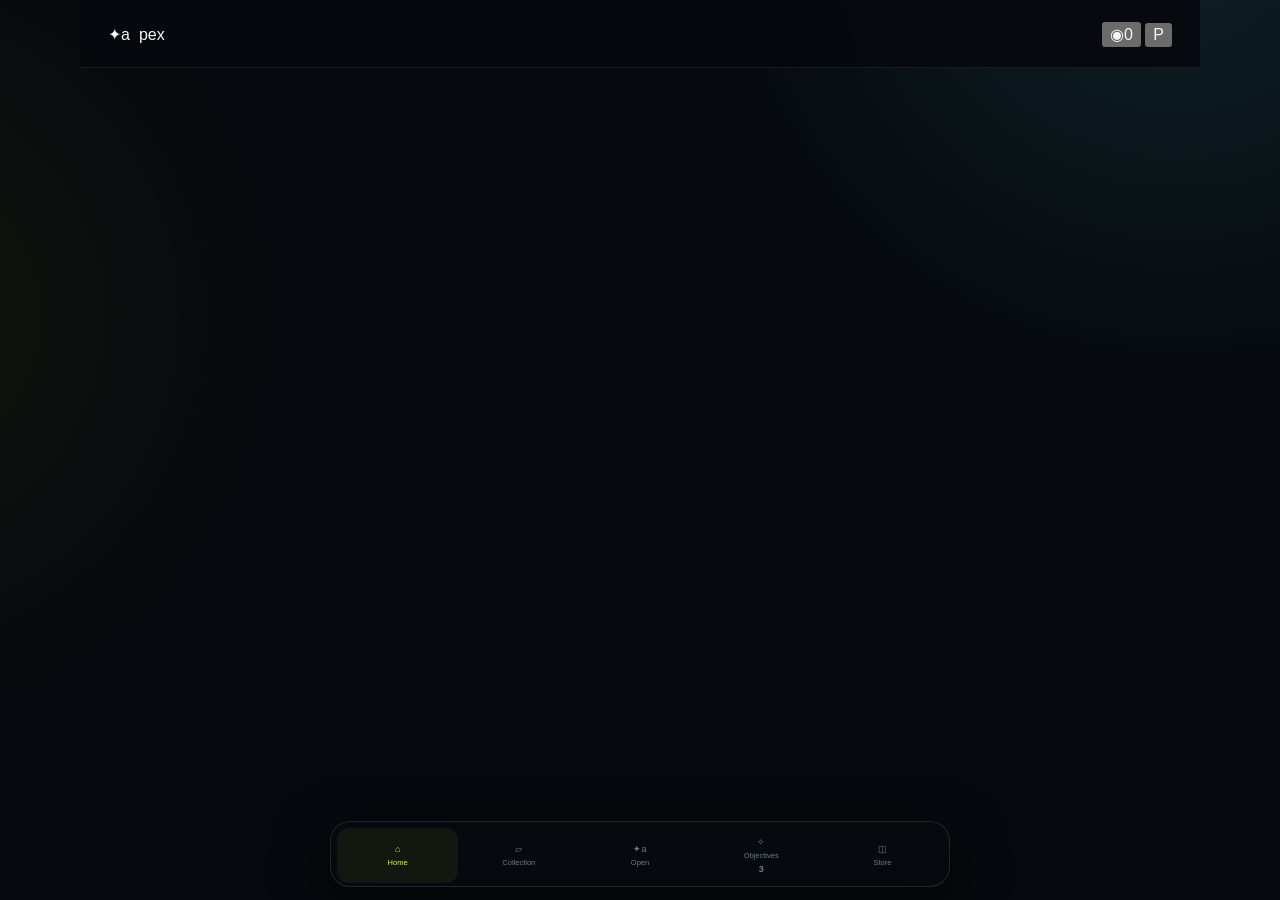
==== index.html @ 137c2ea0 "Deploy APEX v0.35 mobile build" ====
<!doctype html>
<html lang="en">
<head>
  <meta charset="utf-8" />
  <meta name="viewport" content="width=device-width,initial-scale=1,viewport-fit=cover" />
  <meta name="theme-color" content="#07090f" />
  <title>APEX v0.35</title>
  <link rel="stylesheet" href="styles.css" />
</head>
<body>
  <div class="app-shell">
    <header class="topbar">
      <button class="brand" data-route="home" aria-label="APEX home">
        <span class="brand-a"><span class="window-mark">✦</span>a</span><span>pex</span>
      </button>
      <div class="top-actions">
        <button class="coin-pill" id="coinPill" title="Coins"><span class="coin">◉</span><span id="coinBalance">0</span></button>
        <button class="profile-dot" data-route="profile" aria-label="Profile">P</button>
      </div>
    </header>

    <main id="app"></main>

    <nav class="bottom-nav" aria-label="Main navigation">
      <button data-route="home" class="nav-item active"><span>⌂</span><small>Home</small></button>
      <button data-route="collection" class="nav-item"><span>▱</span><small>Collection</small></button>
      <button data-route="open" class="nav-open"><span class="brand-a mini"><span class="window-mark">✦</span>a</span><small>Open</small></button>
      <button data-route="objectives" class="nav-item"><span>✧</span><small>Objectives</small><b class="badge" id="objBadge">3</b></button>
      <button data-route="store" class="nav-item"><span>◫</span><small>Store</small></button>
    </nav>
  </div>

  <template id="homeTemplate">
    <section class="page home-page">
      <div class="hero-wrap">
        <div class="hero-track" id="heroTrack">
          <article class="hero-slide hero-packs">
            <div class="hero-copy">
              <p class="eyebrow">APEX UCL DEBUT EDITION 26/27</p>
              <h1>Open packs.</h1>
              <p><strong id="heroPackCount">0 packs</strong> and <strong id="heroBoxCount">0 boxes</strong> waiting.</p>
              <button class="primary" data-route="open">Open now →</button>
            </div>
            <div class="pack-art stack-art"><div class="foil pack-1">apex</div><div class="foil pack-2">apex</div><div class="foil pack-3">apex</div></div>
          </article>
          <article class="hero-slide hero-set">
            <div class="hero-copy">
              <p class="eyebrow">CURRENT RELEASE</p>
              <h1>Debut Edition</h1>
              <p>Build the first APEX UCL collection and chase the Only Ones.</p>
              <button class="primary" data-route="collection">View collection →</button>
            </div>
            <img src="assets/base-card-concept.svg" alt="APEX base card concept" class="hero-card-img" />
          </article>
          <article class="hero-slide hero-store">
            <div class="hero-copy">
              <p class="eyebrow">SEALED PRODUCTS</p>
              <h1>Save for a Hobby Box.</h1>
              <p>8 packs. 2 Green+. 1 APEX+. 1 Red+.</p>
              <button class="primary" data-route="store">Go to store →</button>
            </div>
            <div class="hobby-box-art"><span>apex</span><small>DEBUT EDITION<br/>26/27</small><em>SEALED</em></div>
          </article>
        </div>
        <div class="hero-dots" id="heroDots"></div>
      </div>

      <section class="tile-grid">
        <button class="mode-tile tile-draft" data-route="draft">
          <div><span class="tile-kicker">PLAY</span><h2>Quick Draft</h2><p><b id="draftStars">0</b> Draft Stars</p></div>
          <span class="tile-art cards-mini"><i></i><i></i><i></i></span>
        </button>
        <button class="mode-tile tile-rush" data-route="rush">
          <div><span class="tile-kicker">10 PACKS</span><h2>Pack Rush</h2><p><b id="perfectRushes">0</b> 4★ Rushes</p></div>
          <span class="tile-art rush-bolt">↯</span>
        </button>
        <button class="mode-tile wide tile-collection" data-route="collection">
          <div><span class="tile-kicker">BINDER</span><h2>Collection</h2><p><b id="collectionOwned">0</b> owned · <b id="collectionPct">0%</b></p></div>
          <span class="tile-art binder-art">▱ ▱ ▱</span>
        </button>
        <button class="mode-tile tile-sbc" data-route="sbc">
          <div><span class="tile-kicker">BUILD</span><h2>SBCs</h2><p><b>2</b> ready to complete</p></div>
          <span class="tile-art sbc-shield">◇</span>
        </button>
        <button class="mode-tile tile-store" data-route="store">
          <div><span class="tile-kicker">SHOP</span><h2>Store</h2><p>Hobby Box · 4,500 ◉</p></div>
          <span class="tile-art cube">◫</span>
        </button>
        <button class="mode-tile tile-objectives" data-route="objectives">
          <div><span class="tile-kicker">PROGRESS</span><h2>Objectives</h2><p><b>3</b> rewards ready</p></div>
          <span class="tile-art target">◎</span>
        </button>
      </section>
    </section>
  </template>

  <template id="genericTemplate">
    <section class="page generic-page">
      <div class="page-title-row"><div><p class="eyebrow" id="genericEyebrow">APEX</p><h1 id="genericTitle">Screen</h1></div><button class="ghost" data-route="home">← Home</button></div>
      <div id="genericContent"></div>
    </section>
  </template>

  <script src="app.js"></script>
</body>
</html>
---- styles.css ----
:root {
  color-scheme: dark;
  --bg: #06090d;
  --panel: #0d1219;
  --panel-2: #131b24;
  --line: rgba(255,255,255,.11);
  --muted: #8d9aa8;
  --text: #f4f7f8;
  --lime: #c8ff31;
  --cyan: #4ee7ff;
  --gold: #ffd45c;
  --danger: #ff5f6d;
  --safe-bottom: env(safe-area-inset-bottom, 0px);
  font-family: Inter, ui-sans-serif, -apple-system, BlinkMacSystemFont, "Segoe UI", sans-serif;
}

* { box-sizing: border-box; }
html { background: var(--bg); }
body { margin: 0; min-width: 320px; min-height: 100dvh; color: var(--text); background:
  radial-gradient(circle at 92% -10%, rgba(78,231,255,.11), transparent 31rem),
  radial-gradient(circle at -10% 35%, rgba(200,255,49,.055), transparent 26rem), var(--bg); }
button { color: inherit; font: inherit; }
button, [role="button"] { -webkit-tap-highlight-color: transparent; }
button:focus-visible { outline: 2px solid var(--lime); outline-offset: 3px; }

.app-shell { width: min(100%, 1120px); margin: 0 auto; min-height: 100dvh; }
.topbar { position: sticky; top: 0; z-index: 20; height: 68px; padding: max(12px, env(safe-area-inset-top)) 16px 10px; display: flex; align-items: center; justify-content: space-between; background: rgba(6,9,13,.88); backdrop-filter: blur(18px); border-bottom: 1px solid rgba(255,255,255,.07); }
.brand { border: 0; background: transparent; display: flex; align-items: center; gap: 9px; padding: 0; cursor: pointer; }
.brand-mark { width: 34px; height: 34px; display: grid; place-items: center; color: #05070a; font-weight: 950; font-size: 22px; font-style: italic; background: var(--lime); clip-path: polygon(12% 0,100% 0,83% 100%,0 100%); }
.brand strong { display: block; font-size: 16px; line-height: .95; letter-spacing: .16em; font-style: italic; }
.brand small { display: block; margin-top: 4px; color: var(--muted); font-size: 8px; letter-spacing: .33em; }
.wallet { display: flex; align-items: center; gap: 7px; }
.wallet-item { min-height: 38px; padding: 0 10px; border: 1px solid var(--line); border-radius: 12px; display: flex; gap: 6px; align-items: center; background: rgba(255,255,255,.035); font-size: 13px; }
.coin-dot, .pack-dot { display: inline-block; width: 12px; height: 12px; border-radius: 50%; background: var(--gold); box-shadow: 0 0 10px rgba(255,212,92,.45); }
.pack-dot { border-radius: 2px; background: var(--cyan); transform: rotate(12deg); box-shadow: 0 0 10px rgba(78,231,255,.45); }
.icon-btn { width: 40px; height: 40px; border: 1px solid var(--line); border-radius: 12px; background: rgba(255,255,255,.04); display: grid; place-items: center; cursor: pointer; font-size: 26px; }
.icon-btn svg { width: 19px; fill: none; stroke: currentColor; stroke-width: 1.8; }

main { padding: 18px 14px calc(92px + var(--safe-bottom)); }
.page { animation: page-in .24s ease both; }
@keyframes page-in { from { opacity: 0; transform: translateY(5px); } }
.eyebrow { color: var(--lime); font-size: 10px; font-weight: 850; letter-spacing: .2em; }
h1, h2, h3, p { margin-top: 0; }
h1 { margin-bottom: 8px; font-size: clamp(28px, 7vw, 50px); line-height: .98; letter-spacing: -.045em; }
h2 { margin-bottom: 5px; font-size: 22px; letter-spacing: -.025em; }
h3 { margin-bottom: 5px; font-size: 15px; }
.muted { color: var(--muted); }
.section-head { display: flex; align-items: end; justify-content: space-between; gap: 16px; margin: 25px 2px 12px; }
.section-head p { margin: 0; font-size: 12px; color: var(--muted); }

.hero { position: relative; overflow: hidden; min-height: 248px; border: 1px solid rgba(200,255,49,.25); border-radius: 24px; padding: 22px; background: linear-gradient(125deg, rgba(25,34,44,.98), rgba(10,15,20,.98)); box-shadow: 0 22px 65px rgba(0,0,0,.3); }
.hero::before { content: ""; position: absolute; inset: 0; background: linear-gradient(112deg, transparent 48%, rgba(200,255,49,.07) 48%, rgba(200,255,49,.07) 55%, transparent 55%), radial-gradient(circle at 100% 0, rgba(78,231,255,.14), transparent 45%); pointer-events: none; }
.hero::after { content: "01"; position: absolute; right: -8px; bottom: -34px; color: rgba(255,255,255,.035); font-size: 180px; line-height: 1; font-weight: 950; letter-spacing: -.12em; }
.hero > * { position: relative; z-index: 1; }
.chapter-kicker { display: flex; gap: 8px; align-items: center; margin-bottom: 30px; }
.chapter-pill { border: 1px solid rgba(200,255,49,.35); border-radius: 999px; padding: 6px 9px; color: var(--lime); font-size: 9px; font-weight: 800; letter-spacing: .15em; }
.level-pill { color: var(--muted); font-size: 11px; }
.hero p { max-width: 500px; margin-bottom: 21px; color: #afbac4; font-size: 14px; line-height: 1.5; }
.progress-line { height: 5px; overflow: hidden; border-radius: 20px; background: rgba(255,255,255,.08); }
.progress-line > span { display: block; height: 100%; width: 0; border-radius: inherit; background: linear-gradient(90deg, var(--lime), var(--cyan)); box-shadow: 0 0 16px rgba(200,255,49,.35); transition: width .35s ease; }
.hero-actions { margin-top: 16px; display: flex; gap: 10px; align-items: center; }

.btn { min-height: 46px; border: 0; border-radius: 13px; padding: 0 17px; display: inline-flex; align-items: center; justify-content: center; gap: 8px; cursor: pointer; font-size: 13px; font-weight: 850; letter-spacing: .025em; background: var(--lime); color: #071008; box-shadow: 0 9px 22px rgba(142,193,21,.12); }
.btn:hover { filter: brightness(1.05); }
.btn:disabled { opacity: .37; cursor: default; filter: grayscale(.4); }
.btn-secondary { color: var(--text); background: rgba(255,255,255,.07); border: 1px solid var(--line); box-shadow: none; }
.btn-ghost { color: var(--text); background: transparent; border: 1px solid var(--line); box-shadow: none; }
.btn-danger { color: white; background: rgba(255,95,109,.16); border: 1px solid rgba(255,95,109,.36); box-shadow: none; }
.btn-full { width: 100%; }
.btn-small { min-height: 36px; padding: 0 12px; border-radius: 10px; font-size: 11px; }

.objective-list { display: grid; gap: 8px; }
.objective { min-height: 63px; display: grid; grid-template-columns: 32px 1fr auto; align-items: center; gap: 11px; padding: 10px 13px; border: 1px solid var(--line); border-radius: 15px; background: rgba(255,255,255,.025); }
.objective.done { border-color: rgba(200,255,49,.18); background: rgba(200,255,49,.035); }
.check { width: 28px; height: 28px; border: 1px solid var(--line); border-radius: 50%; display: grid; place-items: center; color: transparent; font-size: 14px; }
.done .check { color: #071008; border-color: var(--lime); background: var(--lime); }
.objective strong { display: block; font-size: 13px; }
.objective small { display: block; margin-top: 3px; color: var(--muted); font-size: 10px; }
.objective b { color: var(--muted); font-size: 11px; }
.done b { color: var(--lime); }

.chapter-rail { display: grid; grid-auto-flow: column; grid-auto-columns: minmax(186px, 1fr); gap: 9px; overflow-x: auto; padding: 2px 2px 9px; scroll-snap-type: x mandatory; scrollbar-width: none; }
.chapter-rail::-webkit-scrollbar { display: none; }
.chapter-node { position: relative; min-height: 112px; scroll-snap-align: start; padding: 14px; border: 1px solid var(--line); border-radius: 16px; background: var(--panel); text-align: left; }
.chapter-node.active { border-color: rgba(200,255,49,.42); background: linear-gradient(145deg, rgba(200,255,49,.1), var(--panel)); }
.chapter-node.locked { opacity: .45; }
.chapter-number { color: var(--muted); font-size: 10px; font-weight: 800; letter-spacing: .16em; }
.chapter-node h3 { margin-top: 22px; margin-bottom: 3px; font-size: 14px; }
.chapter-node p { margin: 0; color: var(--muted); font-size: 10px; }

.play-grid { display: grid; gap: 10px; }
.play-card { position: relative; overflow: hidden; min-height: 150px; padding: 18px; border: 1px solid var(--line); border-radius: 19px; background: var(--panel); cursor: pointer; text-align: left; }
.play-card::after { content: ""; position: absolute; width: 130px; height: 130px; right: -45px; bottom: -60px; transform: rotate(35deg); border: 17px solid rgba(255,255,255,.035); }
.play-card.accent { background: linear-gradient(135deg, rgba(78,231,255,.11), var(--panel) 55%); }
.play-card h3 { margin-top: 29px; font-size: 20px; }
.play-card p { margin: 0; color: var(--muted); font-size: 12px; }
.play-meta { display: inline-flex; color: var(--lime); font-size: 10px; font-weight: 850; letter-spacing: .12em; }

.page-intro { padding: 5px 2px 14px; }
.page-intro p { margin: 0; color: var(--muted); font-size: 13px; line-height: 1.5; }
.stat-strip { display: grid; grid-template-columns: repeat(3,1fr); gap: 8px; margin: 12px 0 16px; }
.stat { padding: 12px; border: 1px solid var(--line); border-radius: 14px; background: rgba(255,255,255,.025); }
.stat span { display: block; color: var(--muted); font-size: 9px; text-transform: uppercase; letter-spacing: .12em; }
.stat b { display: block; margin-top: 5px; font-size: 17px; }

.draft-stage { padding: 16px; border: 1px solid var(--line); border-radius: 20px; background: linear-gradient(165deg, rgba(78,231,255,.055), var(--panel)); }
.draft-toolbar { display: flex; align-items: center; justify-content: space-between; gap: 10px; margin-bottom: 15px; }
.round-dots { display: flex; gap: 5px; }
.round-dots span { width: 22px; height: 4px; border-radius: 10px; background: rgba(255,255,255,.1); }
.round-dots span.filled { background: var(--lime); }
.choice-grid { display: grid; grid-template-columns: repeat(3,1fr); gap: 7px; }
.draft-choice { position: relative; min-width: 0; padding: 0; border: 1px solid var(--line); border-radius: 15px; overflow: hidden; background: #111822; cursor: pointer; text-align: left; }
.draft-choice:hover { border-color: rgba(200,255,49,.5); }
.choice-art { height: 94px; padding: 10px; display: flex; align-items: end; background: linear-gradient(145deg, rgba(78,231,255,.18), transparent), linear-gradient(30deg, #172331, #0b1118); }
.choice-rating { font-size: 27px; font-weight: 950; letter-spacing: -.06em; }
.choice-role { margin-left: 6px; color: var(--cyan); font-size: 8px; font-weight: 900; letter-spacing: .13em; }
.new-tag { position: absolute; top: 7px; right: 7px; padding: 4px 6px; border-radius: 6px; color: #071008; background: var(--lime); font-size: 7px; font-weight: 950; letter-spacing: .12em; }
.choice-copy { padding: 10px; }
.choice-copy strong { display: block; min-height: 30px; font-size: 11px; line-height: 1.15; }
.choice-copy small { display: block; overflow: hidden; color: var(--muted); font-size: 8px; text-overflow: ellipsis; white-space: nowrap; }
.squad-row { display: grid; grid-template-columns: repeat(6, minmax(42px,1fr)); gap: 5px; margin: 15px 0; }
.squad-slot { aspect-ratio: .72; border: 1px dashed rgba(255,255,255,.14); border-radius: 9px; display: flex; align-items: end; padding: 6px; background: rgba(255,255,255,.018); color: var(--muted); font-size: 7px; overflow: hidden; }
.squad-slot.filled { border-style: solid; border-color: rgba(78,231,255,.22); color: white; background: linear-gradient(145deg, rgba(78,231,255,.13), rgba(255,255,255,.03)); }
.draft-empty { min-height: 340px; display: grid; place-items: center; text-align: center; padding: 30px 18px; border: 1px solid var(--line); border-radius: 22px; background: radial-gradient(circle at 50% 0, rgba(200,255,49,.1), transparent 55%), var(--panel); }
.draft-symbol { width: 92px; height: 118px; margin: 0 auto 24px; display: grid; place-items: center; border: 1px solid rgba(200,255,49,.32); border-radius: 13px; transform: rotate(5deg); color: var(--lime); background: linear-gradient(145deg, rgba(200,255,49,.11), rgba(255,255,255,.02)); font-size: 42px; font-weight: 950; font-style: italic; box-shadow: 13px 9px 0 rgba(78,231,255,.055); }
.draft-empty p { max-width: 360px; color: var(--muted); font-size: 13px; line-height: 1.5; }
.result-stars { margin: 15px 0; color: var(--gold); font-size: 35px; letter-spacing: 4px; text-shadow: 0 0 24px rgba(255,212,92,.25); }

.pack-room { min-height: 530px; padding: 22px 15px; border: 1px solid var(--line); border-radius: 23px; background: radial-gradient(circle at 50% 15%, rgba(78,231,255,.14), transparent 35%), linear-gradient(180deg, #111923, #090d12); text-align: center; }
.sealed-pack { width: min(208px, 58vw); aspect-ratio: .68; margin: 23px auto; padding: 12px; border-radius: 13px; background: linear-gradient(125deg, #e6eef1, #65727e 25%, #f7fbfc 45%, #46515c 70%, #dbe7eb); box-shadow: 0 28px 60px rgba(0,0,0,.48), 0 0 42px rgba(78,231,255,.08); transform: rotate(-2deg); }
.pack-inner { height: 100%; border: 2px solid rgba(4,8,12,.65); display: flex; flex-direction: column; align-items: center; justify-content: space-between; padding: 24px 10px; background: linear-gradient(155deg, rgba(6,9,13,.94), rgba(17,27,36,.88)); color: white; }
.pack-logo { font-size: 48px; font-weight: 950; font-style: italic; letter-spacing: -.08em; }
.pack-inner strong { font-size: 12px; letter-spacing: .18em; }
.pack-inner small { color: var(--lime); font-size: 8px; letter-spacing: .2em; }
.pack-room > p { color: var(--muted); font-size: 12px; }
.reveal-stage { min-height: 470px; display: flex; flex-direction: column; align-items: center; justify-content: center; }
.reveal-count { margin-bottom: 12px; color: var(--muted); font-size: 10px; letter-spacing: .13em; }
.pack-card { position: relative; width: min(236px, 70vw); aspect-ratio: .70; overflow: hidden; border: 2px solid var(--card-accent, #9ba6af); border-radius: 15px; padding: 14px; background: var(--card-bg, linear-gradient(145deg,#202a33,#0b1015)); box-shadow: 0 28px 55px rgba(0,0,0,.45), 0 0 30px var(--card-glow, transparent); text-align: left; animation: reveal .45s cubic-bezier(.2,.75,.2,1) both; }
@keyframes reveal { from { opacity: 0; transform: perspective(700px) rotateY(75deg) scale(.82); } }
.pack-card::before { content: ""; position: absolute; inset: 0; background: linear-gradient(115deg, transparent 25%, rgba(255,255,255,.16) 42%, transparent 58%); transform: translateX(-100%); animation: shine 1.2s .25s ease both; pointer-events: none; }
@keyframes shine { to { transform: translateX(115%); } }
.pack-card.r-base { --card-accent:#82909b; --card-bg:linear-gradient(150deg,#27323b,#0b1015 72%); }
.pack-card.r-green { --card-accent:#62ff98; --card-bg:linear-gradient(150deg,#17452e,#08130e 72%); --card-glow:rgba(98,255,152,.17); }
.pack-card.r-blue { --card-accent:#4ea7ff; --card-bg:linear-gradient(150deg,#113f70,#07111d 72%); --card-glow:rgba(78,167,255,.2); }
.pack-card.r-apex { --card-accent:#d0ff3b; --card-bg:linear-gradient(150deg,#35460c,#0e1306 72%); --card-glow:rgba(200,255,49,.24); }
.pack-card.r-red { --card-accent:#ff5d71; --card-bg:linear-gradient(150deg,#6d1725,#19070b 72%); --card-glow:rgba(255,93,113,.23); }
.pack-card.r-only-one { --card-accent:#ffd65d; --card-bg:linear-gradient(150deg,#705413,#171005 72%); --card-glow:rgba(255,214,93,.3); }
.pack-card.r-elevation { --card-accent:#c1b5ff; --card-bg:linear-gradient(150deg,#3e356a,#110d24 72%); --card-glow:rgba(193,181,255,.2); }
.pack-card.r-afterimage { --card-accent:#ff6de3; --card-bg:linear-gradient(150deg,#672257,#1a0816 72%); --card-glow:rgba(255,109,227,.22); }
.pack-card.r-breakthrough { --card-accent:#62f7e8; --card-bg:linear-gradient(150deg,#125650,#071917 72%); --card-glow:rgba(98,247,232,.22); }
.pack-card.r-the-apex { --card-accent:#fff; --card-bg:linear-gradient(150deg,#674c0c,#151009 50%,#32404c); --card-glow:rgba(255,220,120,.35); }
.card-top { display: flex; justify-content: space-between; align-items: start; }
.card-rating { font-size: 35px; font-weight: 950; letter-spacing: -.08em; }
.card-series { max-width: 94px; padding: 5px 7px; border: 1px solid currentColor; border-radius: 999px; font-size: 7px; font-weight: 900; letter-spacing: .1em; text-align: center; text-transform: uppercase; }
.card-graphic { height: 53%; display: grid; place-items: center; }
.apex-glyph { width: 90px; height: 90px; display: grid; place-items: center; border: 1px solid rgba(255,255,255,.18); transform: rotate(45deg); background: rgba(255,255,255,.035); }
.apex-glyph span { transform: rotate(-45deg); font-size: 47px; font-weight: 950; font-style: italic; opacity: .88; }
.card-name { padding-top: 11px; border-top: 1px solid rgba(255,255,255,.25); }
.card-name strong { display: block; font-size: 20px; line-height: .95; letter-spacing: -.035em; }
.card-name small { display: block; margin-top: 7px; color: rgba(255,255,255,.68); font-size: 8px; letter-spacing: .12em; text-transform: uppercase; }
.reveal-actions { margin-top: 18px; }

.binder-controls { display: flex; gap: 7px; margin-bottom: 15px; overflow-x: auto; scrollbar-width: none; }
.filter-btn { min-height: 36px; padding: 0 13px; flex: 0 0 auto; border: 1px solid var(--line); border-radius: 999px; color: var(--muted); background: transparent; font-size: 11px; font-weight: 750; cursor: pointer; }
.filter-btn.active { color: #071008; background: var(--lime); border-color: var(--lime); }
.binder-grid { display: grid; grid-template-columns: repeat(2,1fr); gap: 8px; }
.binder-card { position: relative; min-height: 174px; padding: 13px; overflow: hidden; border: 1px solid var(--line); border-radius: 16px; background: linear-gradient(145deg, #15202a, #0b1016); }
.binder-card.missing { display: grid; place-items: center; background: rgba(255,255,255,.018); border-style: dashed; color: #303941; }
.binder-card.missing b { font-size: 47px; }
.binder-no { color: var(--muted); font-size: 8px; letter-spacing: .14em; }
.binder-initial { margin: 19px 0 12px; color: rgba(255,255,255,.18); font-size: 52px; font-weight: 950; font-style: italic; line-height: .7; text-align: right; }
.binder-card h3 { margin: 0; font-size: 13px; }
.binder-card p { margin: 3px 0 9px; color: var(--muted); font-size: 8px; }
.variant-row { display: flex; flex-wrap: wrap; gap: 4px; }
.variant { min-width: 21px; height: 17px; padding: 0 4px; display: grid; place-items: center; border: 1px solid var(--line); border-radius: 5px; color: #48525c; font-size: 7px; font-weight: 850; }
.variant.owned { color: var(--text); border-color: rgba(200,255,49,.4); background: rgba(200,255,49,.09); }
.copy-count { position: absolute; top: 10px; right: 10px; min-width: 25px; height: 21px; display: grid; place-items: center; border-radius: 8px; background: rgba(255,255,255,.09); font-size: 8px; }

.path-list { display: grid; gap: 9px; }
.path-card { padding: 15px; border: 1px solid var(--line); border-radius: 17px; background: var(--panel); }
.path-top { display: flex; justify-content: space-between; gap: 16px; }
.path-card h3 { margin-top: 4px; }
.path-card p { margin: 3px 0 11px; color: var(--muted); font-size: 11px; line-height: 1.4; }
.reward-tag { flex: 0 0 auto; color: var(--gold); font-size: 9px; font-weight: 850; }
.path-footer { display: flex; justify-content: space-between; align-items: center; gap: 10px; }
.path-footer small { color: var(--muted); font-size: 10px; }
.trophy-grid { display: grid; grid-template-columns: repeat(2,1fr); gap: 8px; }
.trophy { min-height: 150px; padding: 14px; border: 1px solid rgba(255,212,92,.2); border-radius: 16px; background: radial-gradient(circle at 50% 25%, rgba(255,212,92,.13), transparent 48%), var(--panel); }
.trophy.locked { opacity: .35; filter: grayscale(1); }
.trophy-icon { font-size: 29px; }
.trophy h3 { margin-top: 28px; font-size: 13px; }
.trophy p { margin: 0; color: var(--muted); font-size: 9px; }
.empty-note { padding: 30px 18px; border: 1px dashed var(--line); border-radius: 17px; color: var(--muted); text-align: center; font-size: 12px; }

.bottom-nav { position: fixed; z-index: 30; left: 0; right: 0; bottom: 0; height: calc(70px + var(--safe-bottom)); padding: 7px max(8px, env(safe-area-inset-left)) var(--safe-bottom) max(8px, env(safe-area-inset-right)); display: grid; grid-template-columns: repeat(5,1fr); background: rgba(7,10,14,.95); backdrop-filter: blur(20px); border-top: 1px solid rgba(255,255,255,.09); }
.bottom-nav button { min-height: 55px; border: 0; border-radius: 12px; display: flex; flex-direction: column; align-items: center; justify-content: center; gap: 4px; color: #6f7b86; background: transparent; cursor: pointer; font-size: 9px; }
.bottom-nav svg { width: 20px; height: 20px; fill: none; stroke: currentColor; stroke-width: 1.8; }
.bottom-nav button.active { color: var(--lime); background: rgba(200,255,49,.06); }
.bottom-nav button[data-view="journey"] svg { fill: none; }

.sheet-dialog { width: min(92vw, 420px); padding: 21px; color: var(--text); border: 1px solid var(--line); border-radius: 22px; background: #111820; box-shadow: 0 30px 100px rgba(0,0,0,.75); }
.sheet-dialog::backdrop { background: rgba(0,0,0,.67); backdrop-filter: blur(5px); }
.sheet-dialog p { color: var(--muted); font-size: 13px; line-height: 1.5; }
.dialog-head { display: flex; justify-content: space-between; align-items: start; }
.toast { position: fixed; z-index: 70; left: 50%; bottom: calc(84px + var(--safe-bottom)); width: max-content; max-width: calc(100% - 32px); padding: 11px 15px; border: 1px solid rgba(200,255,49,.3); border-radius: 12px; color: var(--text); background: #172019; box-shadow: 0 16px 50px rgba(0,0,0,.5); font-size: 12px; font-weight: 700; opacity: 0; transform: translate(-50%, 12px); pointer-events: none; transition: .22s ease; }
.toast.show { opacity: 1; transform: translate(-50%, 0); }

@media (min-width: 720px) {
  main { padding: 28px 26px 110px; }
  .topbar { padding-inline: 28px; }
  .play-grid { grid-template-columns: 1fr 1fr; }
  .objective-list { grid-template-columns: 1fr 1fr 1fr; }
  .choice-grid { gap: 13px; }
  .choice-art { height: 145px; }
  .choice-copy strong { font-size: 15px; }
  .binder-grid { grid-template-columns: repeat(4,1fr); }
  .path-list { grid-template-columns: 1fr 1fr; }
  .trophy-grid { grid-template-columns: repeat(5,1fr); }
  .bottom-nav { left: 50%; right: auto; width: min(620px, 92vw); height: 66px; bottom: 13px; padding: 6px; transform: translateX(-50%); border: 1px solid var(--line); border-radius: 20px; box-shadow: 0 18px 55px rgba(0,0,0,.5); }
}

@media (prefers-reduced-motion: reduce) {
  *, *::before, *::after { scroll-behavior: auto !important; animation-duration: .01ms !important; transition-duration: .01ms !important; }
}
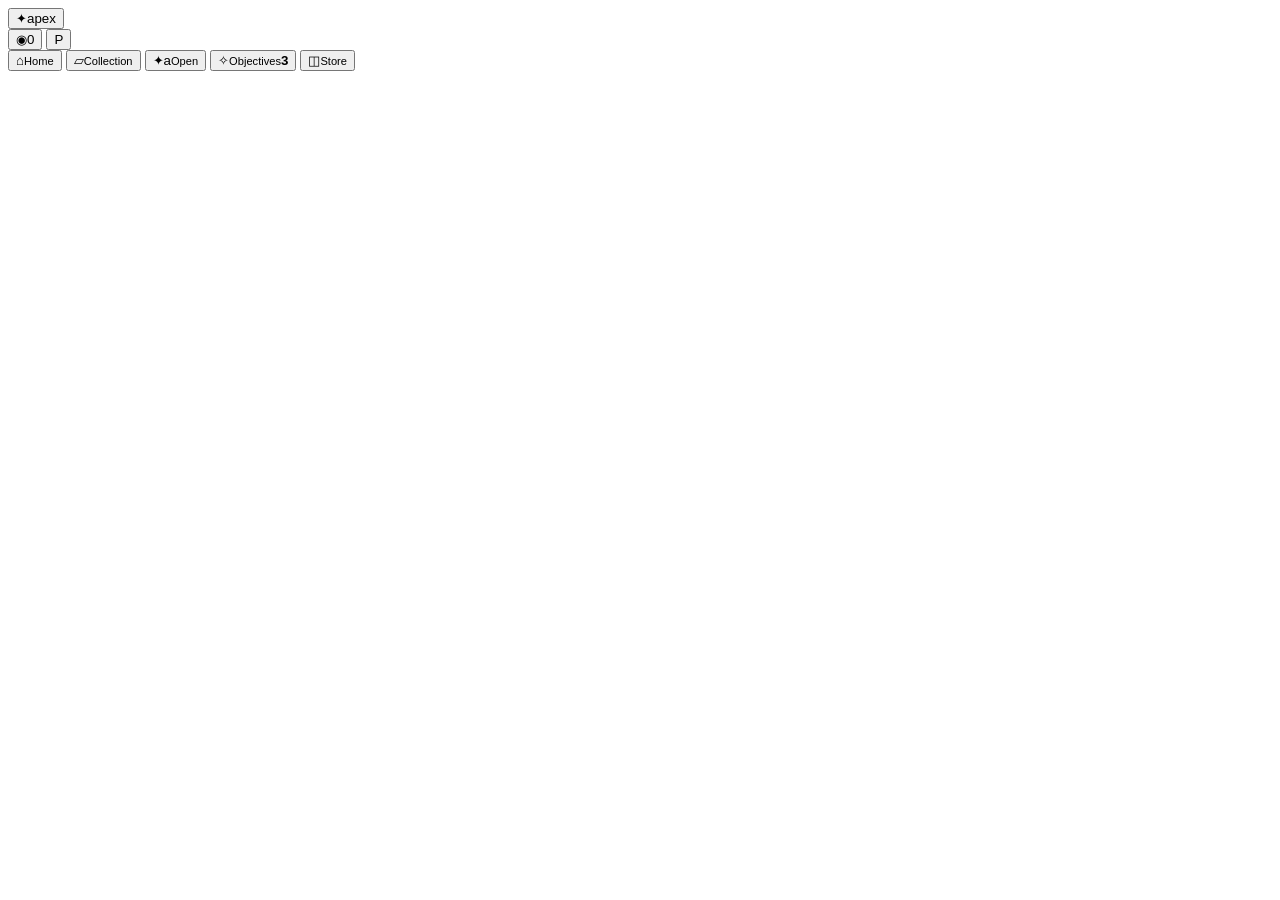
==== commit a723c4ba: "Prepare APEX v0.35 for GitHub Pages" ====
--- a/index.html
+++ b/index.html
@@ -5,7 +5,6 @@
   <meta name="viewport" content="width=device-width,initial-scale=1,viewport-fit=cover" />
   <meta name="theme-color" content="#07090f" />
   <title>APEX v0.35</title>
-  <link rel="stylesheet" href="styles.css" />
 </head>
 <body>
   <div class="app-shell">
@@ -18,9 +17,7 @@
         <button class="profile-dot" data-route="profile" aria-label="Profile">P</button>
       </div>
     </header>
-
     <main id="app"></main>
-
     <nav class="bottom-nav" aria-label="Main navigation">
       <button data-route="home" class="nav-item active"><span>⌂</span><small>Home</small></button>
       <button data-route="collection" class="nav-item"><span>▱</span><small>Collection</small></button>
@@ -29,78 +26,24 @@
       <button data-route="store" class="nav-item"><span>◫</span><small>Store</small></button>
     </nav>
   </div>
-
   <template id="homeTemplate">
     <section class="page home-page">
-      <div class="hero-wrap">
-        <div class="hero-track" id="heroTrack">
-          <article class="hero-slide hero-packs">
-            <div class="hero-copy">
-              <p class="eyebrow">APEX UCL DEBUT EDITION 26/27</p>
-              <h1>Open packs.</h1>
-              <p><strong id="heroPackCount">0 packs</strong> and <strong id="heroBoxCount">0 boxes</strong> waiting.</p>
-              <button class="primary" data-route="open">Open now →</button>
-            </div>
-            <div class="pack-art stack-art"><div class="foil pack-1">apex</div><div class="foil pack-2">apex</div><div class="foil pack-3">apex</div></div>
-          </article>
-          <article class="hero-slide hero-set">
-            <div class="hero-copy">
-              <p class="eyebrow">CURRENT RELEASE</p>
-              <h1>Debut Edition</h1>
-              <p>Build the first APEX UCL collection and chase the Only Ones.</p>
-              <button class="primary" data-route="collection">View collection →</button>
-            </div>
-            <img src="assets/base-card-concept.svg" alt="APEX base card concept" class="hero-card-img" />
-          </article>
-          <article class="hero-slide hero-store">
-            <div class="hero-copy">
-              <p class="eyebrow">SEALED PRODUCTS</p>
-              <h1>Save for a Hobby Box.</h1>
-              <p>8 packs. 2 Green+. 1 APEX+. 1 Red+.</p>
-              <button class="primary" data-route="store">Go to store →</button>
-            </div>
-            <div class="hobby-box-art"><span>apex</span><small>DEBUT EDITION<br/>26/27</small><em>SEALED</em></div>
-          </article>
-        </div>
-        <div class="hero-dots" id="heroDots"></div>
-      </div>
-
+      <div class="hero-wrap"><div class="hero-track" id="heroTrack">
+        <article class="hero-slide hero-packs"><div class="hero-copy"><p class="eyebrow">APEX UCL DEBUT EDITION 26/27</p><h1>Open packs.</h1><p><strong id="heroPackCount">0 packs</strong> and <strong id="heroBoxCount">0 boxes</strong> waiting.</p><button class="primary" data-route="open">Open now →</button></div><div class="pack-art stack-art"><div class="foil pack-1">apex</div><div class="foil pack-2">apex</div><div class="foil pack-3">apex</div></div></article>
+        <article class="hero-slide hero-set"><div class="hero-copy"><p class="eyebrow">CURRENT RELEASE</p><h1>Debut Edition</h1><p>Build the first APEX UCL collection and chase the Only Ones.</p><button class="primary" data-route="collection">View collection →</button></div><img src="assets/base-card-concept.svg" alt="APEX base card concept" class="hero-card-img" /></article>
+        <article class="hero-slide hero-store"><div class="hero-copy"><p class="eyebrow">SEALED PRODUCTS</p><h1>Save for a Hobby Box.</h1><p>8 packs. 2 Green+. 1 APEX+. 1 Red+.</p><button class="primary" data-route="store">Go to store →</button></div><div class="hobby-box-art"><span>apex</span><small>DEBUT EDITION<br/>26/27</small><em>SEALED</em></div></article>
+      </div><div class="hero-dots" id="heroDots"></div></div>
       <section class="tile-grid">
-        <button class="mode-tile tile-draft" data-route="draft">
-          <div><span class="tile-kicker">PLAY</span><h2>Quick Draft</h2><p><b id="draftStars">0</b> Draft Stars</p></div>
-          <span class="tile-art cards-mini"><i></i><i></i><i></i></span>
-        </button>
-        <button class="mode-tile tile-rush" data-route="rush">
-          <div><span class="tile-kicker">10 PACKS</span><h2>Pack Rush</h2><p><b id="perfectRushes">0</b> 4★ Rushes</p></div>
-          <span class="tile-art rush-bolt">↯</span>
-        </button>
-        <button class="mode-tile wide tile-collection" data-route="collection">
-          <div><span class="tile-kicker">BINDER</span><h2>Collection</h2><p><b id="collectionOwned">0</b> owned · <b id="collectionPct">0%</b></p></div>
-          <span class="tile-art binder-art">▱ ▱ ▱</span>
-        </button>
-        <button class="mode-tile tile-sbc" data-route="sbc">
-          <div><span class="tile-kicker">BUILD</span><h2>SBCs</h2><p><b>2</b> ready to complete</p></div>
-          <span class="tile-art sbc-shield">◇</span>
-        </button>
-        <button class="mode-tile tile-store" data-route="store">
-          <div><span class="tile-kicker">SHOP</span><h2>Store</h2><p>Hobby Box · 4,500 ◉</p></div>
-          <span class="tile-art cube">◫</span>
-        </button>
-        <button class="mode-tile tile-objectives" data-route="objectives">
-          <div><span class="tile-kicker">PROGRESS</span><h2>Objectives</h2><p><b>3</b> rewards ready</p></div>
-          <span class="tile-art target">◎</span>
-        </button>
+        <button class="mode-tile tile-draft" data-route="draft"><div><span class="tile-kicker">PLAY</span><h2>Quick Draft</h2><p><b id="draftStars">0</b> Draft Stars</p></div><span class="tile-art cards-mini"><i></i><i></i><i></i></span></button>
+        <button class="mode-tile tile-rush" data-route="rush"><div><span class="tile-kicker">10 PACKS</span><h2>Pack Rush</h2><p><b id="perfectRushes">0</b> 4★ Rushes</p></div><span class="tile-art rush-bolt">↯</span></button>
+        <button class="mode-tile wide tile-collection" data-route="collection"><div><span class="tile-kicker">BINDER</span><h2>Collection</h2><p><b id="collectionOwned">0</b> owned · <b id="collectionPct">0%</b></p></div><span class="tile-art binder-art">▱ ▱ ▱</span></button>
+        <button class="mode-tile tile-sbc" data-route="sbc"><div><span class="tile-kicker">BUILD</span><h2>SBCs</h2><p><b>2</b> ready to complete</p></div><span class="tile-art sbc-shield">◇</span></button>
+        <button class="mode-tile tile-store" data-route="store"><div><span class="tile-kicker">SHOP</span><h2>Store</h2><p>Hobby Box · 4,500 ◉</p></div><span class="tile-art cube">◫</span></button>
+        <button class="mode-tile tile-objectives" data-route="objectives"><div><span class="tile-kicker">PROGRESS</span><h2>Objectives</h2><p><b>3</b> rewards ready</p></div><span class="tile-art target">◎</span></button>
       </section>
     </section>
   </template>
-
-  <template id="genericTemplate">
-    <section class="page generic-page">
-      <div class="page-title-row"><div><p class="eyebrow" id="genericEyebrow">APEX</p><h1 id="genericTitle">Screen</h1></div><button class="ghost" data-route="home">← Home</button></div>
-      <div id="genericContent"></div>
-    </section>
-  </template>
-
-  <script src="app.js"></script>
+  <template id="genericTemplate"><section class="page generic-page"><div class="page-title-row"><div><p class="eyebrow" id="genericEyebrow">APEX</p><h1 id="genericTitle">Screen</h1></div><button class="ghost" data-route="home">← Home</button></div><div id="genericContent"></div></section></template>
+<script src="css1.js"></script><script src="css2.js"></script><script src="app1.js"></script><script src="app2.js"></script><script src="app3.js"></script><script src="app4.js"></script><script src="app5.js"></script><script src="app6.js"></script><script src="bootstrap.js"></script>
 </body>
 </html>
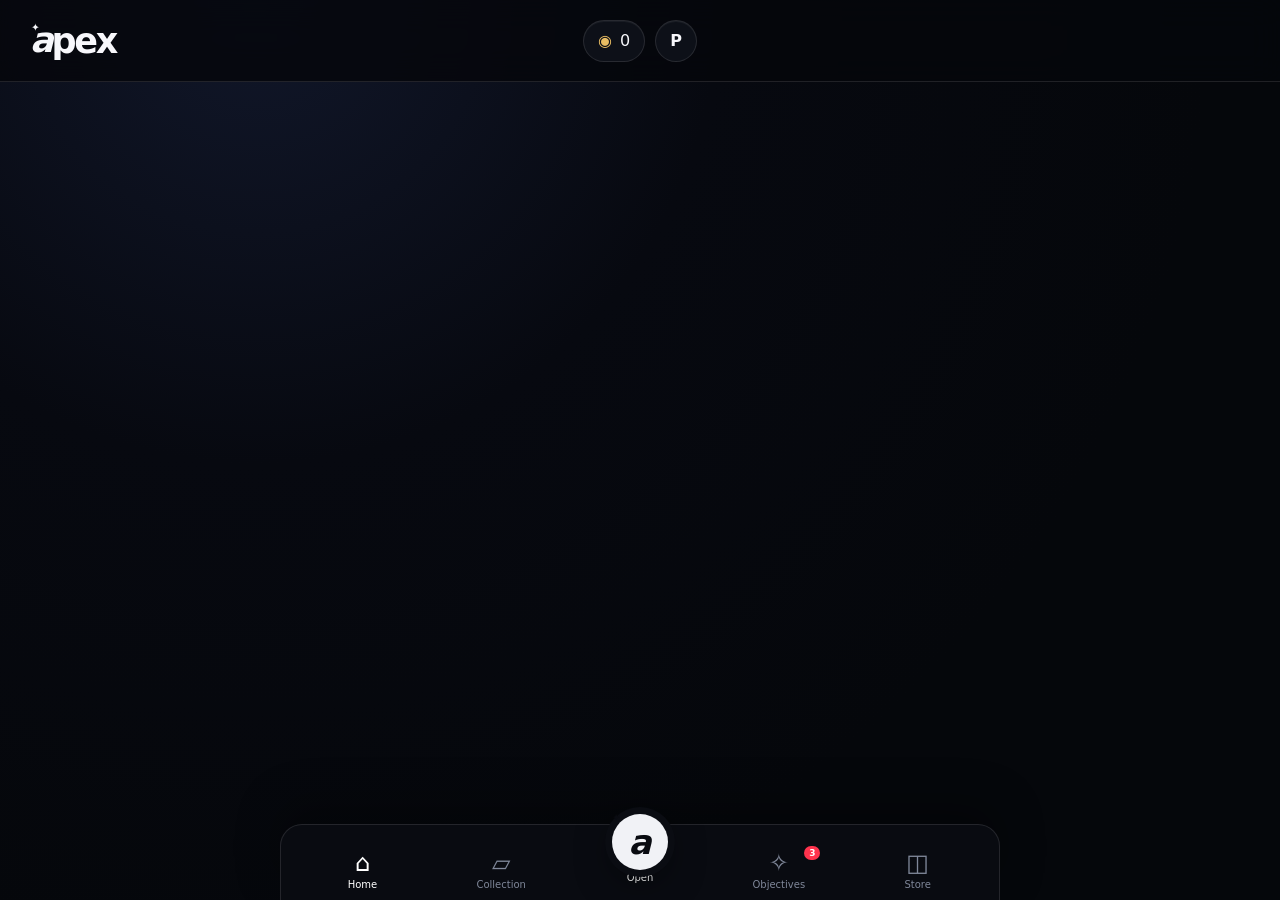
==== commit 3f5a14a6: "Use clean APEX v0.35 page entry" ====
--- a/index.html
+++ b/index.html
@@ -5,6 +5,7 @@
   <meta name="viewport" content="width=device-width,initial-scale=1,viewport-fit=cover" />
   <meta name="theme-color" content="#07090f" />
   <title>APEX v0.35</title>
+  <link rel="stylesheet" href="styles.css" />
 </head>
 <body>
   <div class="app-shell">
@@ -28,11 +29,22 @@
   </div>
   <template id="homeTemplate">
     <section class="page home-page">
-      <div class="hero-wrap"><div class="hero-track" id="heroTrack">
-        <article class="hero-slide hero-packs"><div class="hero-copy"><p class="eyebrow">APEX UCL DEBUT EDITION 26/27</p><h1>Open packs.</h1><p><strong id="heroPackCount">0 packs</strong> and <strong id="heroBoxCount">0 boxes</strong> waiting.</p><button class="primary" data-route="open">Open now →</button></div><div class="pack-art stack-art"><div class="foil pack-1">apex</div><div class="foil pack-2">apex</div><div class="foil pack-3">apex</div></div></article>
-        <article class="hero-slide hero-set"><div class="hero-copy"><p class="eyebrow">CURRENT RELEASE</p><h1>Debut Edition</h1><p>Build the first APEX UCL collection and chase the Only Ones.</p><button class="primary" data-route="collection">View collection →</button></div><img src="assets/base-card-concept.svg" alt="APEX base card concept" class="hero-card-img" /></article>
-        <article class="hero-slide hero-store"><div class="hero-copy"><p class="eyebrow">SEALED PRODUCTS</p><h1>Save for a Hobby Box.</h1><p>8 packs. 2 Green+. 1 APEX+. 1 Red+.</p><button class="primary" data-route="store">Go to store →</button></div><div class="hobby-box-art"><span>apex</span><small>DEBUT EDITION<br/>26/27</small><em>SEALED</em></div></article>
-      </div><div class="hero-dots" id="heroDots"></div></div>
+      <div class="hero-wrap">
+        <div class="hero-track" id="heroTrack">
+          <article class="hero-slide hero-packs">
+            <div class="hero-copy"><p class="eyebrow">APEX UCL DEBUT EDITION 26/27</p><h1>Open packs.</h1><p><strong id="heroPackCount">0 packs</strong> and <strong id="heroBoxCount">0 boxes</strong> waiting.</p><button class="primary" data-route="open">Open now →</button></div>
+            <div class="pack-art stack-art"><div class="foil pack-1">apex</div><div class="foil pack-2">apex</div><div class="foil pack-3">apex</div></div>
+          </article>
+          <article class="hero-slide hero-set">
+            <div class="hero-copy"><p class="eyebrow">CURRENT RELEASE</p><h1>Debut Edition</h1><p>Build the first APEX UCL collection and chase the Only Ones.</p><button class="primary" data-route="collection">View collection →</button></div>
+            <img src="assets/cards/debut-edition/base/haaland.webp" alt="APEX Haaland base card" class="hero-card-img" />
+          </article>
+          <article class="hero-slide hero-store">
+            <div class="hero-copy"><p class="eyebrow">SEALED PRODUCTS</p><h1>Save for a Hobby Box.</h1><p>8 packs. 2 Green+. 1 APEX+. 1 Red+.</p><button class="primary" data-route="store">Go to store →</button></div>
+            <div class="hobby-box-art"><span>apex</span><small>DEBUT EDITION<br/>26/27</small><em>SEALED</em></div>
+          </article>
+        </div><div class="hero-dots" id="heroDots"></div>
+      </div>
       <section class="tile-grid">
         <button class="mode-tile tile-draft" data-route="draft"><div><span class="tile-kicker">PLAY</span><h2>Quick Draft</h2><p><b id="draftStars">0</b> Draft Stars</p></div><span class="tile-art cards-mini"><i></i><i></i><i></i></span></button>
         <button class="mode-tile tile-rush" data-route="rush"><div><span class="tile-kicker">10 PACKS</span><h2>Pack Rush</h2><p><b id="perfectRushes">0</b> 4★ Rushes</p></div><span class="tile-art rush-bolt">↯</span></button>
@@ -44,6 +56,6 @@
     </section>
   </template>
   <template id="genericTemplate"><section class="page generic-page"><div class="page-title-row"><div><p class="eyebrow" id="genericEyebrow">APEX</p><h1 id="genericTitle">Screen</h1></div><button class="ghost" data-route="home">← Home</button></div><div id="genericContent"></div></section></template>
-<script src="css1.js"></script><script src="css2.js"></script><script src="app1.js"></script><script src="app2.js"></script><script src="app3.js"></script><script src="app4.js"></script><script src="app5.js"></script><script src="app6.js"></script><script src="bootstrap.js"></script>
+  <script src="app.js"></script>
 </body>
 </html>
--- a/styles.css
+++ b/styles.css
@@ -0,0 +1,26 @@
+:root{
+  --bg:#06080d;--panel:#0d111b;--panel2:#111827;--line:rgba(255,255,255,.11);--text:#f7f7fb;--muted:#969caf;--violet:#7b5cff;--blue:#3578ff;--green:#16d99b;--red:#ff405c;--gold:#e9bd63;--shadow:0 24px 70px rgba(0,0,0,.38)
+}
+*{box-sizing:border-box} html,body{margin:0;min-height:100%;background:radial-gradient(circle at 20% 0%,#11172a 0,#070910 34%,#05070b 70%);color:var(--text);font-family:Inter,ui-sans-serif,system-ui,-apple-system,BlinkMacSystemFont,"Segoe UI",sans-serif} button{font:inherit;color:inherit}.app-shell{min-height:100vh;padding-bottom:94px}.topbar{height:82px;display:grid;grid-template-columns:1fr auto 1fr;align-items:center;gap:18px;padding:0 max(24px,calc((100vw - 1240px)/2));border-bottom:1px solid var(--line);background:rgba(5,7,12,.82);backdrop-filter:blur(16px);position:sticky;top:0;z-index:30}.brand{justify-self:start;background:none;border:0;display:flex;align-items:center;font-size:35px;font-weight:850;letter-spacing:-2.2px;cursor:pointer}.brand-a{position:relative;display:inline-block;font-weight:900;font-style:italic;line-height:1}.brand-a .window-mark{font-size:.30em;position:absolute;left:.41em;top:.42em;transform:translate(-50%,-50%);font-style:normal}.set-pill{font-size:12px;letter-spacing:.13em;color:#b9bfd0;border:1px solid var(--line);border-radius:999px;padding:9px 14px}.top-actions{justify-self:end;display:flex;gap:10px;align-items:center}.coin-pill,.profile-dot{border:1px solid var(--line);background:#0d1018;box-shadow:inset 0 1px rgba(255,255,255,.05)}.coin-pill{height:42px;border-radius:999px;padding:0 14px;display:flex;gap:8px;align-items:center}.coin{color:var(--gold)}.profile-dot{width:42px;height:42px;border-radius:50%;font-weight:750}.page{width:min(1220px,calc(100% - 34px));margin:0 auto;padding:28px 0 36px}.hero-wrap{position:relative;overflow:hidden;border-radius:24px}.hero-track{display:flex;transition:transform .5s cubic-bezier(.2,.8,.2,1)}.hero-slide{min-width:100%;height:350px;position:relative;border:1px solid var(--line);border-radius:24px;overflow:hidden;display:flex;align-items:center;padding:40px 48px;background:#0c1020;box-shadow:var(--shadow)}.hero-slide:before{content:"";position:absolute;inset:0;background:radial-gradient(circle at 72% 40%,rgba(93,56,255,.34),transparent 34%),linear-gradient(110deg,rgba(8,11,21,.98) 0 48%,rgba(10,13,27,.66) 70%,rgba(7,8,13,.92));pointer-events:none}.hero-set:before{background:radial-gradient(circle at 80% 50%,rgba(50,105,255,.30),transparent 35%),linear-gradient(110deg,rgba(8,11,21,.98) 0 47%,rgba(8,10,17,.70) 75%,#07090d)}.hero-store:before{background:radial-gradient(circle at 78% 45%,rgba(227,184,92,.19),transparent 32%),linear-gradient(110deg,rgba(8,11,21,.98) 0 47%,rgba(10,12,18,.65) 75%,#07090d)}.hero-copy{position:relative;z-index:2;max-width:560px}.eyebrow{color:#8e96ad;text-transform:uppercase;letter-spacing:.16em;font-size:11px;font-weight:800;margin:0 0 10px}.hero-copy h1,.page-title-row h1{font-size:clamp(38px,5vw,62px);line-height:.96;letter-spacing:-.045em;margin:0 0 16px}.hero-copy p{color:#c0c6d5;font-size:16px;line-height:1.5}.primary,.ghost{cursor:pointer;border-radius:12px;padding:12px 16px;font-weight:800}.primary{border:0;background:#fff;color:#080a10;margin-top:10px}.ghost{border:1px solid var(--line);background:#0e121c}.stack-art{position:absolute;right:8%;bottom:24px;width:320px;height:280px}.foil{position:absolute;width:155px;height:220px;border-radius:12px;border:1px solid rgba(255,255,255,.2);display:grid;place-items:center;font-size:28px;font-weight:850;background:linear-gradient(145deg,#171526,#0b1022 42%,#1b1550);box-shadow:0 30px 60px rgba(0,0,0,.6)}.pack-1{left:18px;top:33px;transform:rotate(-13deg)}.pack-2{left:85px;top:10px;transform:rotate(-2deg);background:linear-gradient(145deg,#12131b,#111733 48%,#092c47)}.pack-3{right:0;top:30px;transform:rotate(10deg);background:linear-gradient(145deg,#121316,#251b0b 55%,#0b0d13)}.hero-card-img{position:absolute;right:8%;top:16px;height:430px;z-index:1;filter:drop-shadow(0 24px 50px rgba(0,0,0,.65));transform:rotate(3deg)}.hobby-box-art{position:absolute;right:8%;bottom:38px;width:300px;height:240px;z-index:2;background:linear-gradient(145deg,#10131b,#05070c 58%,#161122);border:1px solid rgba(255,255,255,.18);box-shadow:-30px 40px 70px rgba(0,0,0,.6);transform:perspective(700px) rotateY(-12deg);padding:48px 32px;border-radius:10px}.hobby-box-art span{font-size:47px;font-weight:900;letter-spacing:-3px}.hobby-box-art small{display:block;letter-spacing:.2em;margin-top:8px;color:#d9dbea}.hobby-box-art em{position:absolute;right:20px;top:18px;color:var(--gold);font-size:10px;border:1px solid var(--gold);border-radius:99px;padding:5px 8px;font-style:normal}.hero-dots{position:absolute;bottom:16px;left:50%;display:flex;gap:6px;z-index:5;transform:translateX(-50%)}.hero-dots button{width:7px;height:7px;padding:0;border:0;border-radius:50%;background:#5f6574}.hero-dots button.active{background:white;width:20px;border-radius:99px}.tile-grid{display:grid;grid-template-columns:repeat(4,1fr);gap:14px;margin-top:16px}.mode-tile{position:relative;min-height:190px;text-align:left;padding:24px;border-radius:20px;overflow:hidden;border:1px solid var(--line);background:linear-gradient(145deg,#101522,#080b12);cursor:pointer;transition:.18s transform,.18s border-color;box-shadow:0 16px 38px rgba(0,0,0,.18)}.mode-tile:hover{transform:translateY(-3px);border-color:rgba(255,255,255,.24)}.mode-tile.wide{grid-column:span 2}.mode-tile h2{font-size:28px;letter-spacing:-.035em;margin:4px 0 8px}.mode-tile p{margin:0;color:#aeb5c6}.tile-kicker{font-size:10px;letter-spacing:.17em;color:#7f89a0;font-weight:900}.tile-art{position:absolute;right:18px;bottom:16px;font-size:68px;opacity:.82}.tile-draft{background:radial-gradient(circle at 85% 85%,rgba(38,112,255,.31),transparent 45%),linear-gradient(145deg,#101522,#080b12)}.tile-rush{background:radial-gradient(circle at 85% 85%,rgba(18,217,151,.26),transparent 48%),linear-gradient(145deg,#0b1718,#080b12)}.tile-collection{background:radial-gradient(circle at 83% 70%,rgba(228,182,83,.18),transparent 46%),linear-gradient(145deg,#15130d,#080b12)}.tile-sbc{background:radial-gradient(circle at 85% 80%,rgba(131,72,255,.25),transparent 45%),linear-gradient(145deg,#12101b,#080b12)}.tile-store{background:radial-gradient(circle at 86% 80%,rgba(225,179,87,.22),transparent 45%),linear-gradient(145deg,#17140d,#080b12)}.tile-objectives{background:radial-gradient(circle at 86% 80%,rgba(255,64,92,.22),transparent 45%),linear-gradient(145deg,#1b0f14,#080b12)}.cards-mini{width:115px;height:95px}.cards-mini i{position:absolute;width:58px;height:82px;border-radius:7px;border:1px solid rgba(255,255,255,.25);background:linear-gradient(160deg,#1c4b93,#0b0e17)}.cards-mini i:nth-child(1){right:40px;transform:rotate(-13deg)}.cards-mini i:nth-child(2){right:18px;transform:rotate(-2deg)}.cards-mini i:nth-child(3){right:-3px;transform:rotate(12deg)}.bottom-nav{position:fixed;z-index:50;left:50%;bottom:0;transform:translateX(-50%);width:min(720px,calc(100% - 20px));height:76px;background:rgba(10,12,18,.95);backdrop-filter:blur(18px);border:1px solid var(--line);border-bottom:0;border-radius:22px 22px 0 0;display:grid;grid-template-columns:repeat(5,1fr);align-items:end;padding:7px 12px 9px;box-shadow:0 -20px 45px rgba(0,0,0,.3)}.nav-item,.nav-open{position:relative;border:0;background:none;display:grid;place-items:center;gap:2px;color:#7f8799;cursor:pointer}.nav-item span{font-size:24px}.nav-item small,.nav-open small{font-size:10px}.nav-item.active{color:white}.nav-open{align-self:center;margin-top:-26px;color:white}.nav-open .mini{width:56px;height:56px;border-radius:50%;display:grid;place-items:center;background:#f1f2f6;color:#090b11;font-size:34px;box-shadow:0 0 0 7px #0a0c12,0 10px 35px rgba(0,0,0,.5)}.badge{position:absolute;top:-2px;right:20%;font-size:9px;background:#ff334d;color:white;border-radius:99px;padding:2px 5px}.page-title-row{display:flex;justify-content:space-between;align-items:flex-start;margin-bottom:24px}.generic-card{border:1px solid var(--line);background:rgba(15,19,29,.86);border-radius:20px;padding:22px;margin-bottom:14px}.generic-card h3{margin:0 0 10px;font-size:22px}.muted{color:var(--muted)}.inventory-grid,.store-grid,.binder-grid,.stat-grid{display:grid;grid-template-columns:repeat(4,1fr);gap:14px}.inventory-item,.store-item,.binder-item,.stat-item{border:1px solid var(--line);background:linear-gradient(145deg,#0f1420,#090c13);border-radius:18px;padding:18px;min-height:150px}.inventory-item h3,.store-item h3{margin:0 0 4px}.qty{font-size:32px;font-weight:900;letter-spacing:-.04em}.product-visual{height:120px;margin:12px 0;background:linear-gradient(145deg,#0d1020,#161040 54%,#09172b);border-radius:12px;border:1px solid rgba(255,255,255,.14);display:grid;place-items:center;font-size:32px;font-weight:900;letter-spacing:-2px}.product-visual.small{height:90px}.product-visual.medium{height:110px}.product-visual.big{height:145px;background:linear-gradient(145deg,#0c0f16,#0b1734 46%,#1d1030)}.button-row{display:flex;flex-wrap:wrap;gap:8px;margin-top:12px}.tiny-btn{border:1px solid var(--line);background:#171b25;border-radius:10px;padding:8px 10px;cursor:pointer}.tiny-btn.primary-mini{background:white;color:#090b10;border-color:white}.section-tabs{display:flex;gap:8px;margin-bottom:18px;overflow:auto}.section-tabs button{white-space:nowrap;border:1px solid var(--line);background:#0d1119;padding:9px 12px;border-radius:999px;color:#aeb5c4}.section-tabs .active{background:white;color:#080a0e}.binder-item{min-height:190px;display:flex;flex-direction:column;justify-content:flex-end;position:relative;overflow:hidden}.binder-item.empty{border-style:dashed;opacity:.45}.binder-item .card-swatch{position:absolute;inset:12px 12px 58px;border-radius:10px;background:linear-gradient(145deg,#dadde3,#6e7789);border:1px solid rgba(255,255,255,.28)}.binder-item .dupe{position:absolute;right:18px;top:18px;background:#090b10;border:1px solid var(--line);border-radius:999px;padding:4px 7px;font-size:10px}.collection-summary{display:flex;gap:14px;align-items:center}.progress{height:8px;background:#171b26;border-radius:999px;overflow:hidden;margin-top:9px}.progress i{display:block;height:100%;background:linear-gradient(90deg,#6349ff,#9f83ff);border-radius:inherit}.modal-backdrop{position:fixed;inset:0;z-index:100;background:rgba(0,0,0,.72);backdrop-filter:blur(9px);display:grid;place-items:center;padding:18px}.modal{width:min(520px,100%);background:#0c1018;border:1px solid var(--line);border-radius:22px;padding:24px;box-shadow:var(--shadow)}.modal h3{font-size:28px;margin:4px 0 12px}.modal .button-row{justify-content:flex-end}.reveal-stage{position:fixed;inset:0;z-index:120;background:radial-gradient(circle at 50% 50%,#161e34,#05070b 65%);display:grid;place-items:center;padding:22px}.card-stack{position:relative;width:min(320px,75vw);height:min(448px,105vw)}.reveal-card{position:absolute;inset:0}.apex-card{position:relative;width:100%;height:100%;border-radius:18px;padding:13px;overflow:hidden;background:linear-gradient(145deg,#e6e8ed,#6e7789 42%,#121620 43% 62%,#cbd0d9 63%,#4c5667);box-shadow:0 24px 60px rgba(0,0,0,.55);border:1px solid rgba(255,255,255,.42)}.apex-card:before{content:"";position:absolute;inset:10px;border:1px solid rgba(255,255,255,.52);border-radius:12px}.apex-card:after{content:"";position:absolute;left:10%;right:10%;top:11%;height:58%;background:radial-gradient(circle at 55% 20%,rgba(255,255,255,.16),transparent 34%),linear-gradient(160deg,#2b3348,#10141e 68%);border-radius:12px;border:1px solid rgba(255,255,255,.1)}.card-logo,.comp-logo,.debut,.card-name,.rarity-line{position:absolute;z-index:4}.card-logo{left:24px;top:23px;font-weight:900;font-size:26px}.comp-logo{right:24px;top:25px;font-size:19px}.debut{left:26px;bottom:85px;color:var(--gold);font-weight:900;font-size:11px;letter-spacing:.15em}.card-name{left:18px;right:18px;bottom:28px;background:#07090d;border:1px solid rgba(255,255,255,.18);border-radius:12px;padding:10px 12px}.card-name strong{display:block;font-size:15px}.card-name small{color:#aeb5c4}.rarity-line{right:25px;bottom:8px;font-size:9px;color:#aeb5c4}.type-green{background:linear-gradient(145deg,#b5ffd9,#0ab977 40%,#10161d 43% 62%,#6ef1b7 63%,#167a58)}.type-blue{background:linear-gradient(145deg,#d3e5ff,#2879f9 40%,#10151e 43% 62%,#73adff 63%,#2152a1)}.type-apex{background:linear-gradient(145deg,#eadcff,#8b5cff 40%,#151022 43% 62%,#b388ff 63%,#5132a7)}.type-red{background:linear-gradient(145deg,#ffd3da,#fb3f5c 40%,#1b0f14 43% 62%,#ff8194 63%,#a51e37)}.type-onlyone{background:linear-gradient(145deg,#fff1b7,#dfaa35 37%,#171209 43% 64%,#ffd866 66%,#8d6714)}.type-hit{background:linear-gradient(145deg,#e8ecf4,#202639 30%,#090b10 72%,#555f77);border-color:#a3aabc}.card-back{display:grid;place-items:center;background:radial-gradient(circle at 50% 40%,#252e4d 0,#0c101a 48%,#05070b 80%)}.card-back .brand-a{font-size:96px}.reveal-caption{position:absolute;left:0;right:0;bottom:-64px;text-align:center}.reveal-caption strong{display:block;font-size:19px}.reveal-caption em{display:block;color:#aeb5c2;font-size:11px;font-style:normal;margin-top:5px}.result-grid{display:grid;grid-template-columns:repeat(3,1fr);gap:12px;width:min(850px,94vw);margin-top:26px}.result-grid .apex-card{height:310px}.reveal-actions{position:fixed;bottom:22px;left:50%;transform:translateX(-50%);display:flex;gap:8px}.pulse-hit{animation:hitPulse 1s ease-out}@keyframes hitPulse{0%{filter:brightness(1)}35%{filter:brightness(1.75);transform:scale(1.035)}100%{filter:brightness(1);transform:scale(1)}}.flash-red{animation:redFlash 1.3s ease-out}@keyframes redFlash{0%,100%{box-shadow:0 24px 60px rgba(0,0,0,.55)}30%{box-shadow:0 0 75px rgba(255,45,83,.7)}}.flash-gold{animation:goldFlash 1.6s ease-out}@keyframes goldFlash{0%,100%{box-shadow:0 24px 60px rgba(0,0,0,.55)}32%{box-shadow:0 0 100px rgba(238,194,85,.82)}}.store-price{color:var(--gold);font-weight:900}.disabled{opacity:.4;pointer-events:none}.sbc-slot-grid{display:grid;grid-template-columns:repeat(4,1fr);gap:10px}.sbc-slot{height:170px;border:1px dashed var(--line);border-radius:14px;display:grid;place-items:center;color:#626b80;background:#090c12}.objective-row{display:flex;justify-content:space-between;gap:18px;align-items:center;border-bottom:1px solid var(--line);padding:15px 0}.objective-row:last-child{border-bottom:0}.objective-row p{margin:4px 0;color:#aeb4c4}.claimable{color:#fff}.stat-item .qty{color:white}.toast{position:fixed;left:50%;bottom:100px;transform:translate(-50%,30px);opacity:0;z-index:180;background:#f0f2f5;color:#080a0e;padding:10px 15px;border-radius:999px;font-weight:800;transition:.2s}.toast.show{opacity:1;transform:translate(-50%,0)}
+@media(max-width:900px){.topbar{grid-template-columns:1fr auto}.set-pill{display:none}.tile-grid{grid-template-columns:repeat(2,1fr)}.mode-tile.wide{grid-column:span 2}.inventory-grid,.store-grid,.binder-grid,.stat-grid{grid-template-columns:repeat(2,1fr)}.hero-slide{height:310px;padding:30px}.stack-art{transform:scale(.78);transform-origin:right bottom}.hobby-box-art{transform:scale(.75) perspective(700px) rotateY(-12deg);transform-origin:right bottom}.hero-card-img{height:340px;right:2%}.hero-copy{max-width:55%}}
+@media(max-width:560px){.page{width:min(100% - 22px,1220px);padding-top:18px}.topbar{height:68px;padding:0 15px}.brand{font-size:29px}.coin-pill{height:37px}.profile-dot{width:37px;height:37px}.hero-slide{height:290px;padding:24px 20px;align-items:flex-end}.hero-copy{max-width:70%;padding-bottom:28px}.hero-copy h1{font-size:38px}.hero-copy p{font-size:13px}.stack-art{right:-28px;bottom:20px;opacity:.66;transform:scale(.55)}.hero-card-img{right:-38px;height:300px;top:0;opacity:.7}.hobby-box-art{right:-50px;opacity:.7;transform:scale(.57) perspective(700px) rotateY(-12deg)}.tile-grid{gap:9px}.mode-tile{min-height:142px;padding:16px;border-radius:16px}.mode-tile h2{font-size:21px}.mode-tile p{font-size:12px}.tile-art{font-size:48px}.inventory-grid,.store-grid,.binder-grid,.stat-grid{gap:9px}.inventory-item,.store-item,.binder-item,.stat-item{min-height:130px;padding:14px}.bottom-nav{height:70px;width:100%;border-left:0;border-right:0;border-radius:18px 18px 0 0}.page-title-row h1{font-size:38px}.page-title-row{align-items:center}.ghost{padding:9px 11px}.result-grid{grid-template-columns:repeat(2,1fr)}.result-grid .apex-card{height:270px}.reveal-stage{padding-bottom:90px}.card-stack{width:min(82vw,310px);height:min(115vw,434px)}}
+/* extra app-specific styles */
+.pack-list{display:grid;gap:14px}.pack-option{display:flex;justify-content:space-between;align-items:center;gap:16px}.pack-option strong{display:block}.pack-option .muted{font-size:12px}.open-count{font-size:12px;color:#aeb5c4}.card-button{border:0;background:none;padding:0;cursor:pointer;text-align:left;color:inherit}.collection-filters{display:flex;gap:8px;flex-wrap:wrap;margin:0 0 16px}.collection-filters button{border:1px solid var(--line);background:#0e121a;color:#9da5b7;border-radius:999px;padding:7px 10px}.collection-filters .active{background:white;color:#080a0d}.discovered{color:var(--green)}.new-tag{position:absolute;left:18px;top:18px;z-index:7;background:#fff;color:#07090e;border-radius:999px;padding:4px 7px;font-size:9px;font-weight:900}.binder-item{cursor:pointer}.card-detail{display:grid;grid-template-columns:260px 1fr;gap:24px;align-items:start}.card-detail .apex-card{height:360px}.duplicate-list{display:grid;gap:8px}.duplicate-row{display:flex;justify-content:space-between;align-items:center;border:1px solid var(--line);border-radius:12px;padding:11px}.draft-header{display:flex;align-items:center;justify-content:space-between;gap:12px;margin-bottom:16px}.draft-picks{display:grid;grid-template-columns:repeat(5,1fr);gap:9px}.draft-pick{height:104px;border-radius:12px;border:1px solid var(--line);background:#0b0f17;display:grid;place-items:center;color:#566072;font-size:11px;padding:7px;text-align:center}.draft-pick.filled{color:white;background:linear-gradient(145deg,#131a29,#0a0d14)}.draft-choice-grid{display:grid;grid-template-columns:repeat(3,1fr);gap:14px;margin-top:18px}.draft-choice{border:1px solid var(--line);background:#0d111a;border-radius:18px;padding:14px;cursor:pointer;position:relative}.draft-choice .apex-card{height:280px}.reroll-bar{display:flex;justify-content:center;margin-top:13px}.stars{letter-spacing:.11em;color:var(--gold);font-size:22px}.draft-summary{text-align:center;padding:25px}.draft-summary .stars{font-size:38px}.reward-line{font-weight:900}.sbc-toolbar{display:flex;gap:8px;align-items:center;margin-bottom:14px}.sbc-card-list{display:grid;grid-template-columns:repeat(4,1fr);gap:10px}.mini-card{height:180px}.selected{outline:2px solid white}.counter{font-size:11px;color:#aeb5c4}.objective-category{margin-bottom:16px}.objective-category h3{font-size:14px;letter-spacing:.12em;color:#818aa0}.claim-btn{border:0;background:white;color:#080a0e;border-radius:9px;padding:7px 9px;font-size:11px;font-weight:900}.achievement{color:var(--gold)}.profile-section{margin-top:18px}.level-bar{height:12px;background:#171b24;border-radius:999px;overflow:hidden}.level-bar i{display:block;height:100%;background:linear-gradient(90deg,#5b47ff,#bb91ff)}
+@media(max-width:700px){.card-detail{grid-template-columns:1fr}.card-detail .apex-card{width:250px;height:350px;margin:auto}.draft-choice-grid{grid-template-columns:1fr}.draft-choice{display:grid;grid-template-columns:145px 1fr;gap:14px}.draft-choice .apex-card{height:200px}.draft-picks{grid-template-columns:repeat(4,1fr)}.sbc-card-list{grid-template-columns:repeat(2,1fr)}}
+/* v0.5 Draft overhaul */
+.draft-layout{display:grid;grid-template-columns:minmax(0,1fr) 310px;gap:18px;align-items:start}.draft-team{min-width:0}.draft-title{display:flex;align-items:flex-end;justify-content:space-between;gap:14px;margin-bottom:16px}.draft-stars{font-size:24px;letter-spacing:4px;color:#394154}.draft-stars .on{color:var(--gold);text-shadow:0 0 18px rgba(233,189,99,.35)}.draft-slots{display:grid;gap:10px}.draft-slots.starters{grid-template-columns:repeat(4,1fr)}.draft-slots.bench{grid-template-columns:repeat(4,1fr);margin-top:12px}.draft-slot{border:1px solid var(--line);border-radius:16px;min-height:184px;background:linear-gradient(145deg,#0d121d,#080b12);display:grid;place-items:center;text-align:center;padding:7px;color:#566072}.draft-slot.filled{color:white}.draft-slot .apex-card{height:155px}.draft-slot .card-name strong{font-size:9px}.draft-slot .card-name small,.draft-slot .rarity-line{font-size:7px}.draft-objectives{position:sticky;top:94px;border:1px solid var(--line);background:#0c1018;border-radius:20px;padding:18px}.draft-objective{display:flex;gap:10px;padding:12px 0;border-bottom:1px solid var(--line);color:#7e8799}.draft-objective span{font-size:20px}.draft-objective b{display:block;color:#c2c8d5}.draft-objective small{display:block;margin-top:3px;line-height:1.3}.draft-objective.done,.draft-objective.done b{color:var(--gold)}.draft-star-total{font-size:24px;font-weight:900;margin-top:16px}.draft-choices{display:grid;grid-template-columns:repeat(3,minmax(0,1fr));gap:18px;max-width:960px;margin:20px auto}.draft-choice{border:1px solid var(--line);border-radius:20px;background:#0c1018;padding:16px;color:white;cursor:pointer}.draft-choice .large-card{width:min(100%,250px);height:350px;margin:auto}.draft-choice>strong{display:block;margin-top:14px}.draft-choice.blocked{opacity:.38;filter:grayscale(.7);cursor:not-allowed}.draft-choice-actions{justify-content:center}.draft-result{text-align:center}.draft-result-stars{font-size:42px;letter-spacing:7px;color:var(--gold)}.result-eight{grid-template-columns:repeat(4,1fr);margin-bottom:16px}
+@media(max-width:850px){.draft-layout{grid-template-columns:1fr}.draft-objectives{position:static}.draft-slots.starters,.draft-slots.bench,.result-eight{grid-template-columns:repeat(2,1fr)}.draft-choices{grid-template-columns:1fr}.draft-choice .large-card{height:390px}}
+/* v0.9 player-scarcity UI */
+.tier-pill{display:inline-flex;align-items:center;gap:5px;border:1px solid rgba(255,255,255,.16);background:rgba(7,10,15,.88);padding:5px 8px;border-radius:999px;font-size:10px;line-height:1;color:#dce2ed;white-space:nowrap;box-shadow:0 4px 14px rgba(0,0,0,.28)}.tier-pill b{display:grid;place-items:center;width:17px;height:17px;border-radius:50%;background:rgba(255,255,255,.1);font-size:9px}.tier-common b{background:#313846}.tier-uncommon b{background:#244a78}.tier-scarce b{background:#6f4d22;color:#ffe1a0}.rarity-guide{display:flex;gap:7px;flex-wrap:wrap;margin-top:14px}.rarity-guide.compact{margin:10px 0 0}.card-tier-pill{position:absolute;left:16px;bottom:12px;z-index:20}.draft-slot{position:relative}.draft-slot-tier{position:absolute;left:8px;bottom:7px;z-index:30;transform:scale(.82);transform-origin:left bottom}.draft-choice-tier{margin:12px auto 0;width:max-content}.draft-choice .tier-pill{pointer-events:none}.sbc-grid{display:grid;grid-template-columns:repeat(2,minmax(0,1fr));gap:14px;margin-top:14px}.sbc-card{background:var(--panel);border:1px solid var(--line);border-radius:22px;padding:20px;text-align:left;color:inherit;min-height:170px;cursor:pointer}.sbc-card h3{font-size:1.25rem;margin:8px 0}.sbc-card p{color:var(--muted);min-height:42px}.sbc-progress{margin:16px 0 8px;font-weight:800}.sbc-seg{width:100%;color:inherit;background:transparent;border:0;cursor:pointer}.sbc-builder{display:grid;gap:16px}.sbc-slots{display:grid;grid-template-columns:repeat(4,minmax(0,1fr));gap:12px}.sbc-slot{min-height:190px;border:1px dashed var(--line);border-radius:18px;background:rgba(255,255,255,.025);color:inherit;display:flex;flex-direction:column;align-items:center;justify-content:center;position:relative;overflow:hidden;cursor:pointer}.sbc-slot.filled{border-style:solid}.sbc-slot .card{transform:scale(.78);transform-origin:center}.req-ok{color:#9be7b0}.req-no{color:var(--muted)}button:disabled{opacity:.35;cursor:not-allowed}.sbc-picker .binder-item{min-height:220px}@media(max-width:800px){.sbc-grid{grid-template-columns:1fr}.sbc-slots{grid-template-columns:repeat(2,minmax(0,1fr))}}
+/* v0.12 quantity stepper */
+.qty-stepper{display:grid;grid-template-columns:58px minmax(90px,1fr) 58px;align-items:center;gap:12px;margin:20px 0 10px}.qty-stepper strong{height:58px;display:grid;place-items:center;background:#080b12;border:1px solid rgba(255,255,255,.16);border-radius:16px;font-size:25px}.qty-btn{height:58px;border-radius:16px;border:1px solid rgba(255,255,255,.16);background:#171d2a;color:#fff;font-size:26px;font-weight:800;cursor:pointer}.qty-btn:hover:not(:disabled){background:#222a3b}.qty-shortcuts{display:flex;justify-content:center;margin:0 0 18px}.qty-shortcuts .tiny-btn{min-width:90px}
+/* v0.13 Pack Rush */
+.rush-layout{display:grid;grid-template-columns:minmax(0,1fr) 320px;gap:18px;align-items:start}.rush-pack{text-align:center}.rush-cards{display:grid;grid-template-columns:repeat(3,minmax(0,1fr));gap:16px;margin:22px auto;max-width:820px}.rush-card{position:relative}.rush-card .apex-card{width:100%;aspect-ratio:2.5/3.5}.rush-tier{margin-top:8px}.rush-back{aspect-ratio:2.5/3.5;border-radius:16px;border:1px solid rgba(255,255,255,.18);background:radial-gradient(circle at 50% 30%,#283452 0,#111725 35%,#070a11 75%);display:flex;flex-direction:column;align-items:center;justify-content:center;gap:10px;box-shadow:0 18px 45px rgba(0,0,0,.4)}.rush-back .brand-a{font-size:44px}.rush-back b{letter-spacing:.25em}.rush-pack .button-row{justify-content:center}@media(max-width:850px){.rush-layout{grid-template-columns:1fr}.rush-cards{gap:8px}.rush-cards .card-name strong{font-size:9px}.rush-cards .card-name small,.rush-cards .rarity-line{font-size:7px}}
+.objective-list{display:grid;gap:12px;margin-top:14px}.objective-card{display:flex;align-items:center;justify-content:space-between;gap:18px;padding:18px;border:1px solid var(--line);border-radius:18px;background:rgba(255,255,255,.035)}.objective-card>div{flex:1}.objective-card h3{margin:3px 0 10px}.featured-objective{box-shadow:inset 0 0 0 1px rgba(255,255,255,.08);background:linear-gradient(135deg,rgba(255,255,255,.08),rgba(255,255,255,.025))}.type-reward{background:linear-gradient(145deg,#f4f1e8,#9da7b5)!important;color:#080a0f!important}.type-reward .rarity-line{color:#080a0f!important}
+/* v0.15 objective compact/reward inbox */
+.objective-toolbar{display:flex;gap:10px;align-items:center;justify-content:space-between;margin-bottom:12px}.rewards-ready-btn{border:1px solid rgba(255,255,255,.18);background:linear-gradient(135deg,#171c29,#0d1119);color:#fff;border-radius:14px;padding:11px 14px;font-weight:850;cursor:pointer}.rewards-ready-btn b{display:inline-grid;place-items:center;min-width:23px;height:23px;margin-left:6px;padding:0 6px;border-radius:99px;background:#ff334d;font-size:11px}.rewards-ready-btn.active{background:#f3f4f7;color:#090b10}.objective-tabs{margin-bottom:12px}.objective-list.compact-list{gap:7px;margin-top:0}.objective-card.compact-objective{min-height:0;padding:11px 13px;border-radius:13px;gap:12px}.objective-card.compact-objective h3{font-size:15px;margin:2px 0 7px;line-height:1.22}.objective-card.compact-objective .eyebrow{font-size:8px;margin:0;letter-spacing:.14em}.objective-card.compact-objective .progress{height:5px}.objective-meta{font-size:11px;margin:6px 0 0}.objective-heading{display:flex;align-items:center;gap:8px;justify-content:space-between}.objective-group{font-size:9px;letter-spacing:.1em;text-transform:uppercase;color:#7f89a0;border:1px solid var(--line);border-radius:99px;padding:3px 6px}.progress-state{font-size:11px;color:#727b90;white-space:nowrap}.claimed-objective{opacity:.48;padding-top:8px!important;padding-bottom:8px!important}.claimed-objective h3{margin-bottom:0!important}.claimed-mark{font-size:17px;color:#7f8799}.career-summary,.achievement-summary{padding:15px;margin-bottom:8px}.career-summary h3,.achievement-summary h3{font-size:18px;margin-bottom:4px}.reward-empty{text-align:center;padding:28px}.featured-objective.compact-objective{padding:14px}.featured-objective.compact-objective h3{font-size:17px}@media(max-width:600px){.objective-toolbar{align-items:stretch;flex-direction:column}.rewards-ready-btn,.objective-toolbar .ghost{width:100%}.objective-card.compact-objective{align-items:flex-start}.objective-card.compact-objective .tiny-btn{flex:0 0 auto}.objective-group{display:none}}
+.rush-progress{display:block;margin-top:5px;font-weight:800;letter-spacing:.02em;color:var(--text);opacity:.9}.draft-objective.done .rush-progress{opacity:1}.draft-objective.progressed{animation:rushObjectivePulse .75s ease-out}.rush-modal-progress{display:block;margin-top:4px;font-size:12px;opacity:.75}@keyframes rushObjectivePulse{0%{transform:scale(1)}35%{transform:scale(1.025);box-shadow:0 0 0 2px rgba(255,255,255,.18)}100%{transform:scale(1)}}
+/* v0.18 — finished card artwork pipeline */
+.apex-card.art-card{padding:0;border:0;background:transparent;box-shadow:0 18px 35px rgba(0,0,0,.42);overflow:hidden;aspect-ratio:5/7;border-radius:6px}.apex-card.art-card:before,.apex-card.art-card:after{display:none}.finished-card-art{display:block;width:100%;height:100%;object-fit:contain;user-select:none;-webkit-user-drag:none}.apex-card.horizontal-art-card{aspect-ratio:7/5;max-width:none}.card-button .apex-card.art-card{aspect-ratio:5/7;background:transparent}.card-button .apex-card.horizontal-art-card{aspect-ratio:7/5}.draft-slot .apex-card.art-card{height:155px;width:auto;max-width:100%;margin:auto}.draft-choice .apex-card.art-card{height:auto;aspect-ratio:5/7}.rush-card .apex-card.art-card{aspect-ratio:5/7}
+/* v0.19 finished-art reveal polish */
+.apex-card.art-card{border:0!important;border-radius:0!important;background:transparent!important;box-shadow:0 20px 42px rgba(0,0,0,.48)!important;overflow:visible!important}.apex-card.art-card:before,.apex-card.art-card:after{display:none!important}.art-card .finished-card-art{object-fit:contain;filter:drop-shadow(0 12px 18px rgba(0,0,0,.24))}.reveal-caption{bottom:24px;gap:3px}.reveal-caption .reveal-count{font-size:11px;color:var(--muted);line-height:1.1}.reveal-caption strong{font-size:12px;letter-spacing:.12em;font-weight:850;color:#e7eaf1}.reveal-caption em{margin-top:5px;font-size:10px}.hero-card-placeholder{display:grid;place-items:center;font-weight:900;font-size:2rem;letter-spacing:.08em;background:linear-gradient(145deg,#dfe5ee,#687384 45%,#111821);color:#fff;text-transform:lowercase;}
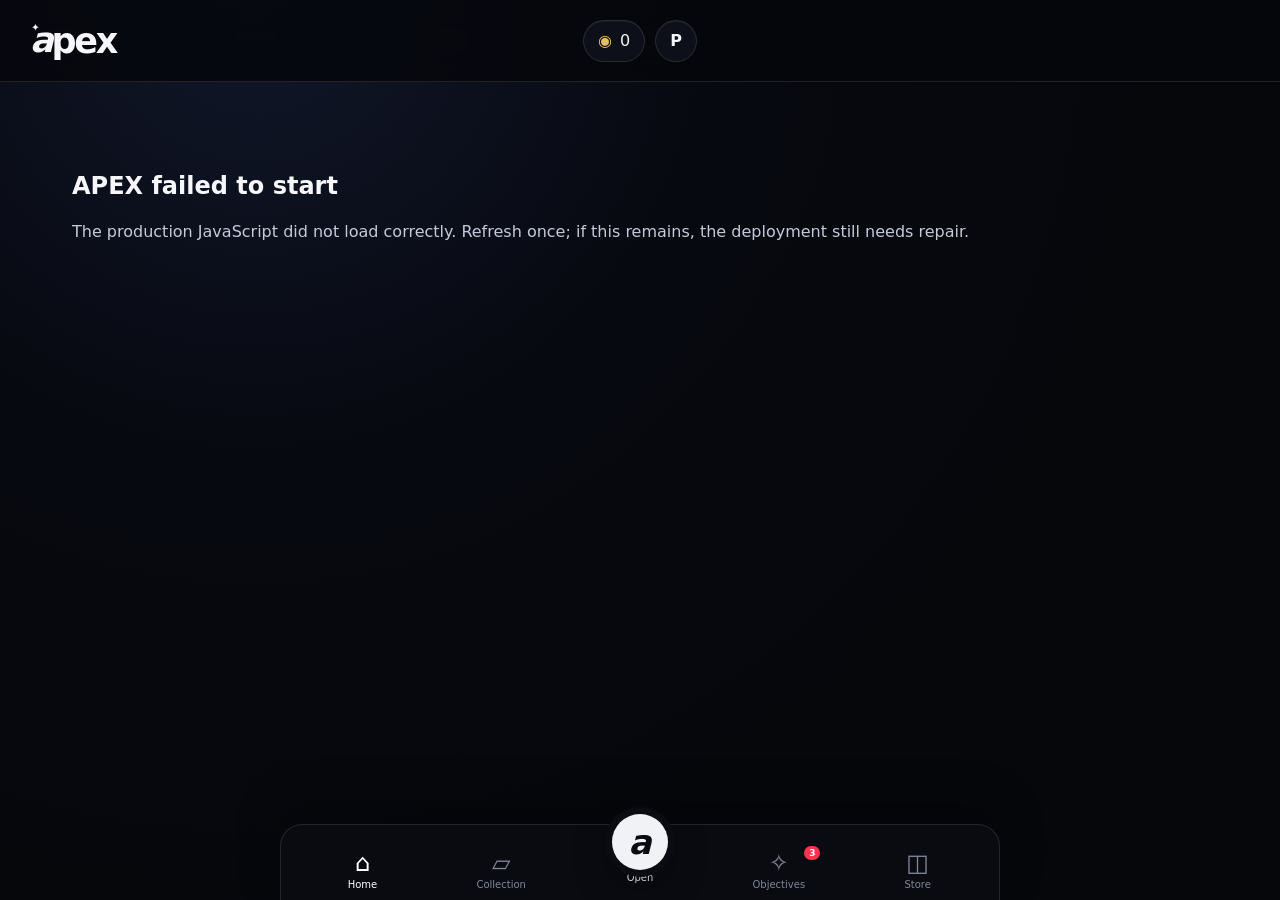
==== commit 9d038691: "Load full APEX production chunks on Pages" ====
--- a/index.html
+++ b/index.html
@@ -4,8 +4,10 @@
   <meta charset="utf-8" />
   <meta name="viewport" content="width=device-width,initial-scale=1,viewport-fit=cover" />
   <meta name="theme-color" content="#07090f" />
+  <meta name="apple-mobile-web-app-capable" content="yes" />
+  <meta name="apple-mobile-web-app-status-bar-style" content="black-translucent" />
   <title>APEX v0.35</title>
-  <link rel="stylesheet" href="styles.css" />
+  <link rel="stylesheet" href="styles.css?v=0354" />
 </head>
 <body>
   <div class="app-shell">
@@ -31,18 +33,9 @@
     <section class="page home-page">
       <div class="hero-wrap">
         <div class="hero-track" id="heroTrack">
-          <article class="hero-slide hero-packs">
-            <div class="hero-copy"><p class="eyebrow">APEX UCL DEBUT EDITION 26/27</p><h1>Open packs.</h1><p><strong id="heroPackCount">0 packs</strong> and <strong id="heroBoxCount">0 boxes</strong> waiting.</p><button class="primary" data-route="open">Open now →</button></div>
-            <div class="pack-art stack-art"><div class="foil pack-1">apex</div><div class="foil pack-2">apex</div><div class="foil pack-3">apex</div></div>
-          </article>
-          <article class="hero-slide hero-set">
-            <div class="hero-copy"><p class="eyebrow">CURRENT RELEASE</p><h1>Debut Edition</h1><p>Build the first APEX UCL collection and chase the Only Ones.</p><button class="primary" data-route="collection">View collection →</button></div>
-            <img src="assets/cards/debut-edition/base/haaland.webp" alt="APEX Haaland base card" class="hero-card-img" />
-          </article>
-          <article class="hero-slide hero-store">
-            <div class="hero-copy"><p class="eyebrow">SEALED PRODUCTS</p><h1>Save for a Hobby Box.</h1><p>8 packs. 2 Green+. 1 APEX+. 1 Red+.</p><button class="primary" data-route="store">Go to store →</button></div>
-            <div class="hobby-box-art"><span>apex</span><small>DEBUT EDITION<br/>26/27</small><em>SEALED</em></div>
-          </article>
+          <article class="hero-slide hero-packs"><div class="hero-copy"><p class="eyebrow">APEX UCL DEBUT EDITION 26/27</p><h1>Open packs.</h1><p><strong id="heroPackCount">0 packs</strong> and <strong id="heroBoxCount">0 boxes</strong> waiting.</p><button class="primary" data-route="open">Open now →</button></div><div class="pack-art stack-art"><div class="foil pack-1">apex</div><div class="foil pack-2">apex</div><div class="foil pack-3">apex</div></div></article>
+          <article class="hero-slide hero-set"><div class="hero-copy"><p class="eyebrow">CURRENT RELEASE</p><h1>Debut Edition</h1><p>Build the first APEX UCL collection and chase the Only Ones.</p><button class="primary" data-route="collection">View collection →</button></div></article>
+          <article class="hero-slide hero-store"><div class="hero-copy"><p class="eyebrow">SEALED PRODUCTS</p><h1>Save for a Hobby Box.</h1><p>8 packs. 2 Green+. 1 APEX+. 1 Red+.</p><button class="primary" data-route="store">Go to store →</button></div><div class="hobby-box-art"><span>apex</span><small>DEBUT EDITION<br/>26/27</small><em>SEALED</em></div></article>
         </div><div class="hero-dots" id="heroDots"></div>
       </div>
       <section class="tile-grid">
@@ -56,6 +49,8 @@
     </section>
   </template>
   <template id="genericTemplate"><section class="page generic-page"><div class="page-title-row"><div><p class="eyebrow" id="genericEyebrow">APEX</p><h1 id="genericTitle">Screen</h1></div><button class="ghost" data-route="home">← Home</button></div><div id="genericContent"></div></section></template>
-  <script src="app.js"></script>
+  <script src="c01.js?v=0354"></script>
+  <script src="c02.js?v=0354"></script>
+  <script src="app.js?v=0354"></script>
 </body>
 </html>
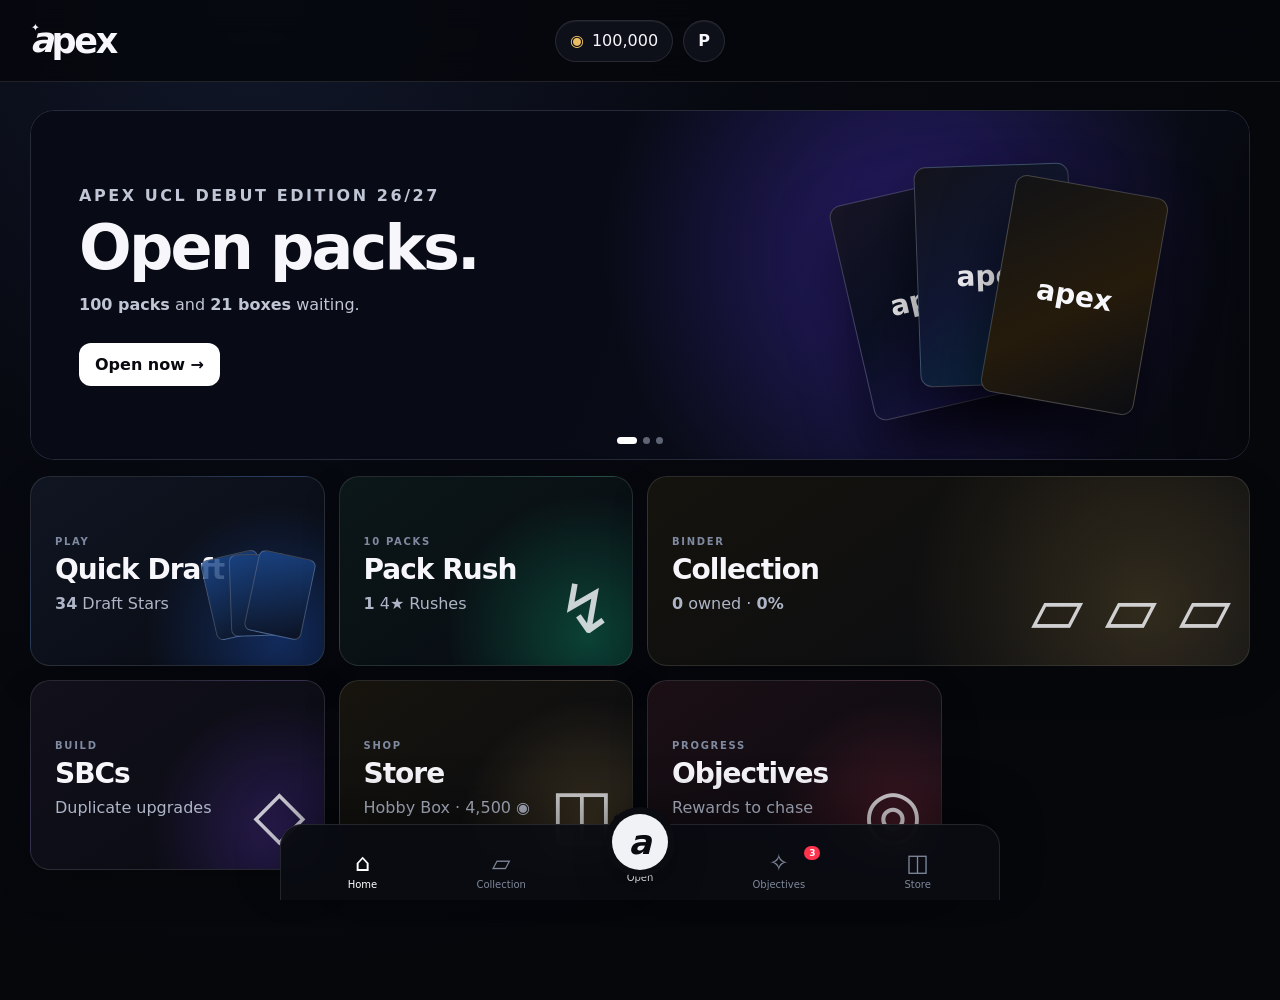
==== commit 9e9075b6: "Switch APEX Pages to working mobile runtime" ====
--- a/index.html
+++ b/index.html
@@ -7,18 +7,13 @@
   <meta name="apple-mobile-web-app-capable" content="yes" />
   <meta name="apple-mobile-web-app-status-bar-style" content="black-translucent" />
   <title>APEX v0.35</title>
-  <link rel="stylesheet" href="styles.css?v=0354" />
+  <link rel="stylesheet" href="styles.css?v=0355" />
 </head>
 <body>
   <div class="app-shell">
     <header class="topbar">
-      <button class="brand" data-route="home" aria-label="APEX home">
-        <span class="brand-a"><span class="window-mark">✦</span>a</span><span>pex</span>
-      </button>
-      <div class="top-actions">
-        <button class="coin-pill" id="coinPill" title="Coins"><span class="coin">◉</span><span id="coinBalance">0</span></button>
-        <button class="profile-dot" data-route="profile" aria-label="Profile">P</button>
-      </div>
+      <button class="brand" data-route="home" aria-label="APEX home"><span class="brand-a"><span class="window-mark">✦</span>a</span><span>pex</span></button>
+      <div class="top-actions"><button class="coin-pill" id="coinPill" title="Coins"><span class="coin">◉</span><span id="coinBalance">0</span></button><button class="profile-dot" data-route="profile" aria-label="Profile">P</button></div>
     </header>
     <main id="app"></main>
     <nav class="bottom-nav" aria-label="Main navigation">
@@ -31,26 +26,23 @@
   </div>
   <template id="homeTemplate">
     <section class="page home-page">
-      <div class="hero-wrap">
-        <div class="hero-track" id="heroTrack">
-          <article class="hero-slide hero-packs"><div class="hero-copy"><p class="eyebrow">APEX UCL DEBUT EDITION 26/27</p><h1>Open packs.</h1><p><strong id="heroPackCount">0 packs</strong> and <strong id="heroBoxCount">0 boxes</strong> waiting.</p><button class="primary" data-route="open">Open now →</button></div><div class="pack-art stack-art"><div class="foil pack-1">apex</div><div class="foil pack-2">apex</div><div class="foil pack-3">apex</div></div></article>
-          <article class="hero-slide hero-set"><div class="hero-copy"><p class="eyebrow">CURRENT RELEASE</p><h1>Debut Edition</h1><p>Build the first APEX UCL collection and chase the Only Ones.</p><button class="primary" data-route="collection">View collection →</button></div></article>
-          <article class="hero-slide hero-store"><div class="hero-copy"><p class="eyebrow">SEALED PRODUCTS</p><h1>Save for a Hobby Box.</h1><p>8 packs. 2 Green+. 1 APEX+. 1 Red+.</p><button class="primary" data-route="store">Go to store →</button></div><div class="hobby-box-art"><span>apex</span><small>DEBUT EDITION<br/>26/27</small><em>SEALED</em></div></article>
-        </div><div class="hero-dots" id="heroDots"></div>
-      </div>
+      <div class="hero-wrap"><div class="hero-track" id="heroTrack">
+        <article class="hero-slide hero-packs"><div class="hero-copy"><p class="eyebrow">APEX UCL DEBUT EDITION 26/27</p><h1>Open packs.</h1><p><strong id="heroPackCount">0 packs</strong> and <strong id="heroBoxCount">0 boxes</strong> waiting.</p><button class="primary" data-route="open">Open now →</button></div><div class="pack-art stack-art"><div class="foil pack-1">apex</div><div class="foil pack-2">apex</div><div class="foil pack-3">apex</div></div></article>
+        <article class="hero-slide hero-set"><div class="hero-copy"><p class="eyebrow">CURRENT RELEASE</p><h1>Debut Edition</h1><p>Build the first APEX UCL collection and chase the Only Ones.</p><button class="primary" data-route="collection">View collection →</button></div></article>
+        <article class="hero-slide hero-store"><div class="hero-copy"><p class="eyebrow">SEALED PRODUCTS</p><h1>Save for a Hobby Box.</h1><p>8 packs. 2 Green+. 1 APEX+. 1 Red+.</p><button class="primary" data-route="store">Go to store →</button></div><div class="hobby-box-art"><span>apex</span><small>DEBUT EDITION<br/>26/27</small><em>SEALED</em></div></article>
+      </div><div class="hero-dots" id="heroDots"></div></div>
       <section class="tile-grid">
         <button class="mode-tile tile-draft" data-route="draft"><div><span class="tile-kicker">PLAY</span><h2>Quick Draft</h2><p><b id="draftStars">0</b> Draft Stars</p></div><span class="tile-art cards-mini"><i></i><i></i><i></i></span></button>
         <button class="mode-tile tile-rush" data-route="rush"><div><span class="tile-kicker">10 PACKS</span><h2>Pack Rush</h2><p><b id="perfectRushes">0</b> 4★ Rushes</p></div><span class="tile-art rush-bolt">↯</span></button>
         <button class="mode-tile wide tile-collection" data-route="collection"><div><span class="tile-kicker">BINDER</span><h2>Collection</h2><p><b id="collectionOwned">0</b> owned · <b id="collectionPct">0%</b></p></div><span class="tile-art binder-art">▱ ▱ ▱</span></button>
-        <button class="mode-tile tile-sbc" data-route="sbc"><div><span class="tile-kicker">BUILD</span><h2>SBCs</h2><p><b>2</b> ready to complete</p></div><span class="tile-art sbc-shield">◇</span></button>
+        <button class="mode-tile tile-sbc" data-route="sbc"><div><span class="tile-kicker">BUILD</span><h2>SBCs</h2><p>Duplicate upgrades</p></div><span class="tile-art sbc-shield">◇</span></button>
         <button class="mode-tile tile-store" data-route="store"><div><span class="tile-kicker">SHOP</span><h2>Store</h2><p>Hobby Box · 4,500 ◉</p></div><span class="tile-art cube">◫</span></button>
-        <button class="mode-tile tile-objectives" data-route="objectives"><div><span class="tile-kicker">PROGRESS</span><h2>Objectives</h2><p><b>3</b> rewards ready</p></div><span class="tile-art target">◎</span></button>
+        <button class="mode-tile tile-objectives" data-route="objectives"><div><span class="tile-kicker">PROGRESS</span><h2>Objectives</h2><p>Rewards to chase</p></div><span class="tile-art target">◎</span></button>
       </section>
     </section>
   </template>
   <template id="genericTemplate"><section class="page generic-page"><div class="page-title-row"><div><p class="eyebrow" id="genericEyebrow">APEX</p><h1 id="genericTitle">Screen</h1></div><button class="ghost" data-route="home">← Home</button></div><div id="genericContent"></div></section></template>
-  <script src="c01.js?v=0354"></script>
-  <script src="c02.js?v=0354"></script>
-  <script src="app.js?v=0354"></script>
+  <script src="prod1.js?v=0355"></script>
+  <script src="runtime.js?v=0355"></script>
 </body>
-</html>
+</html>
